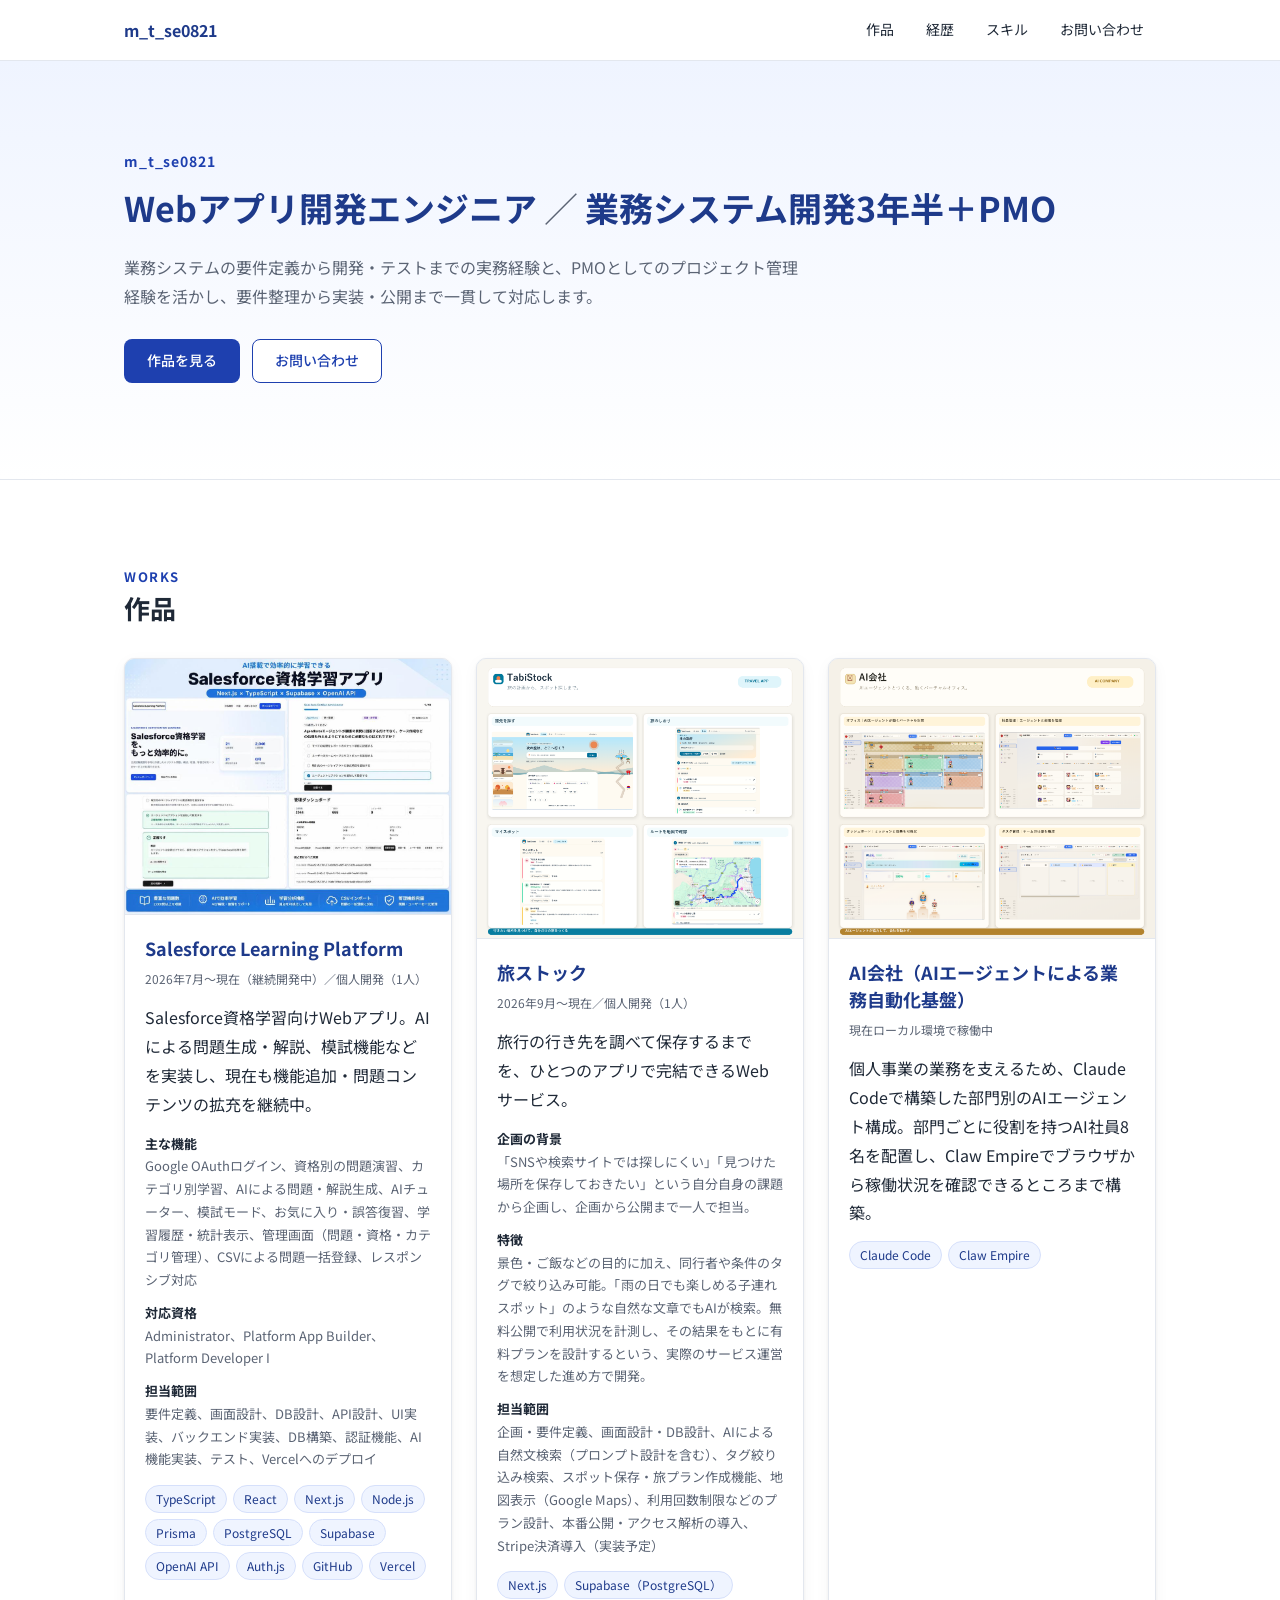
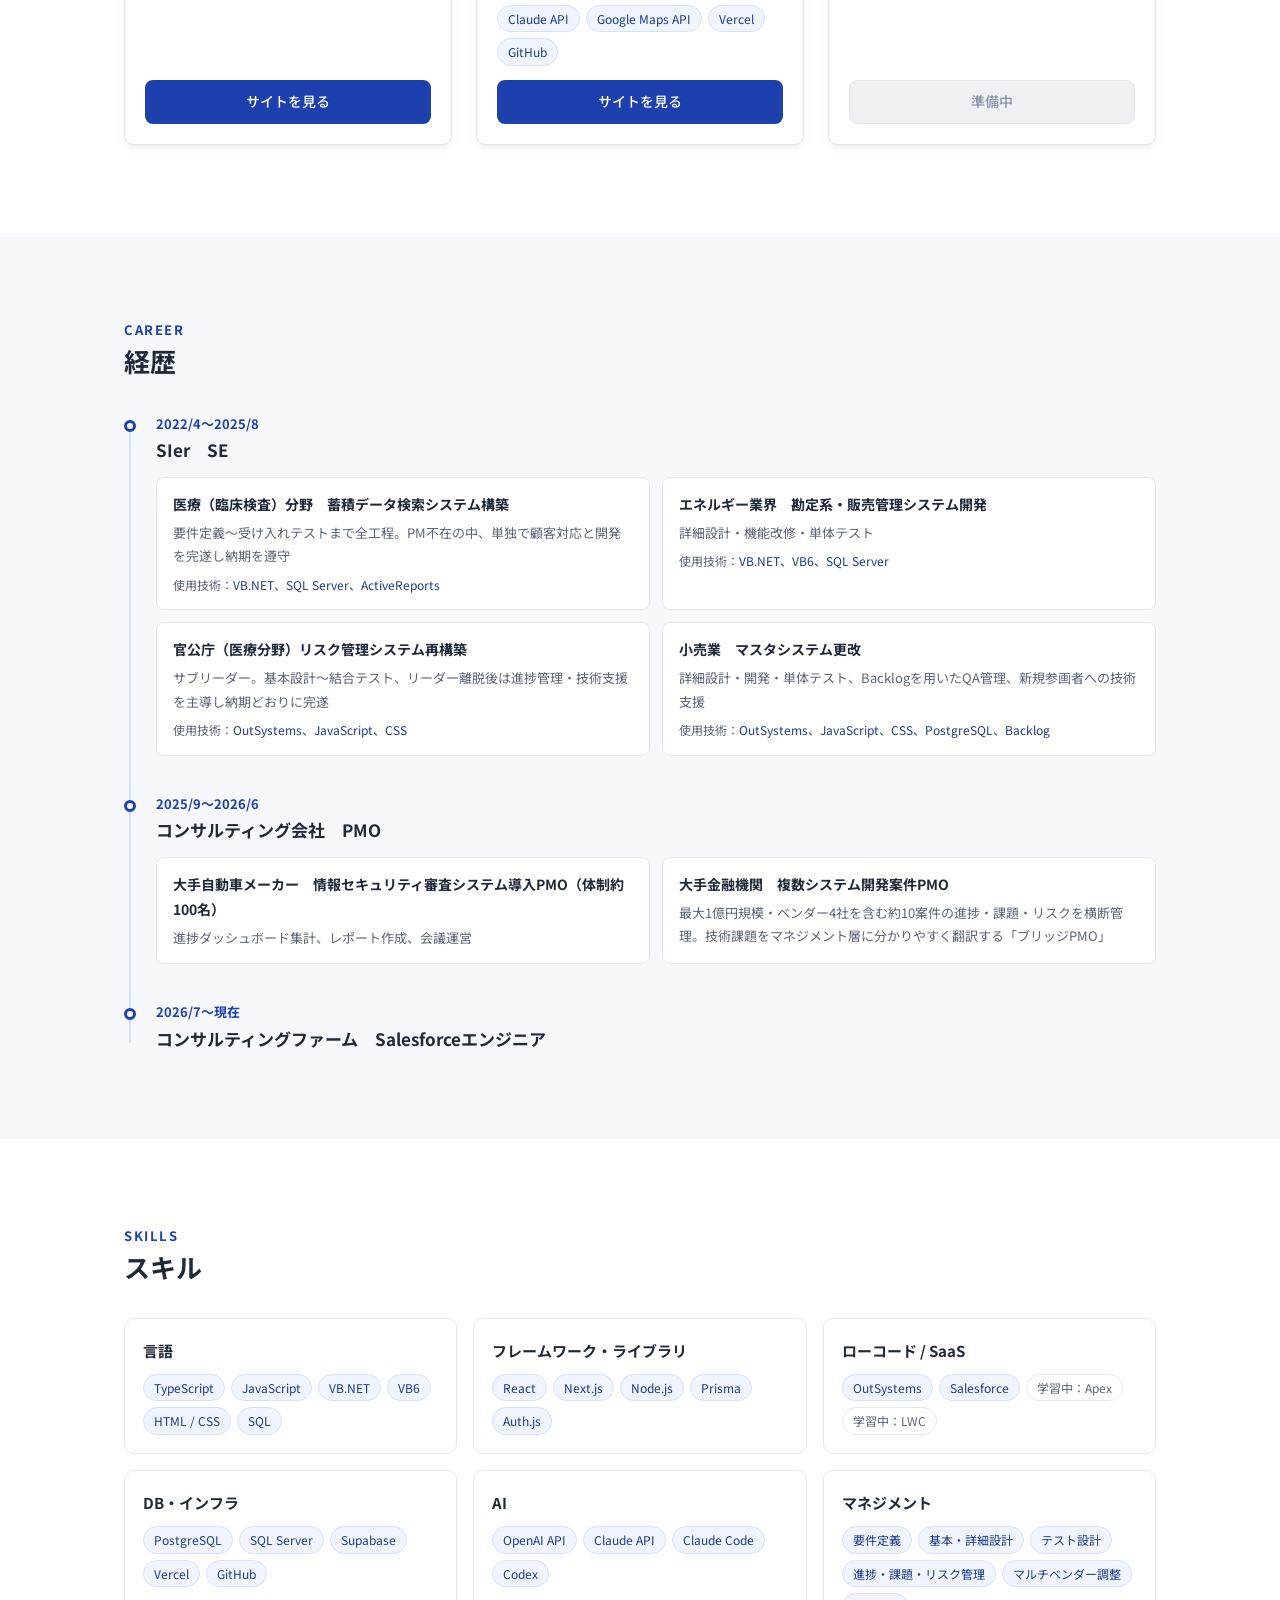
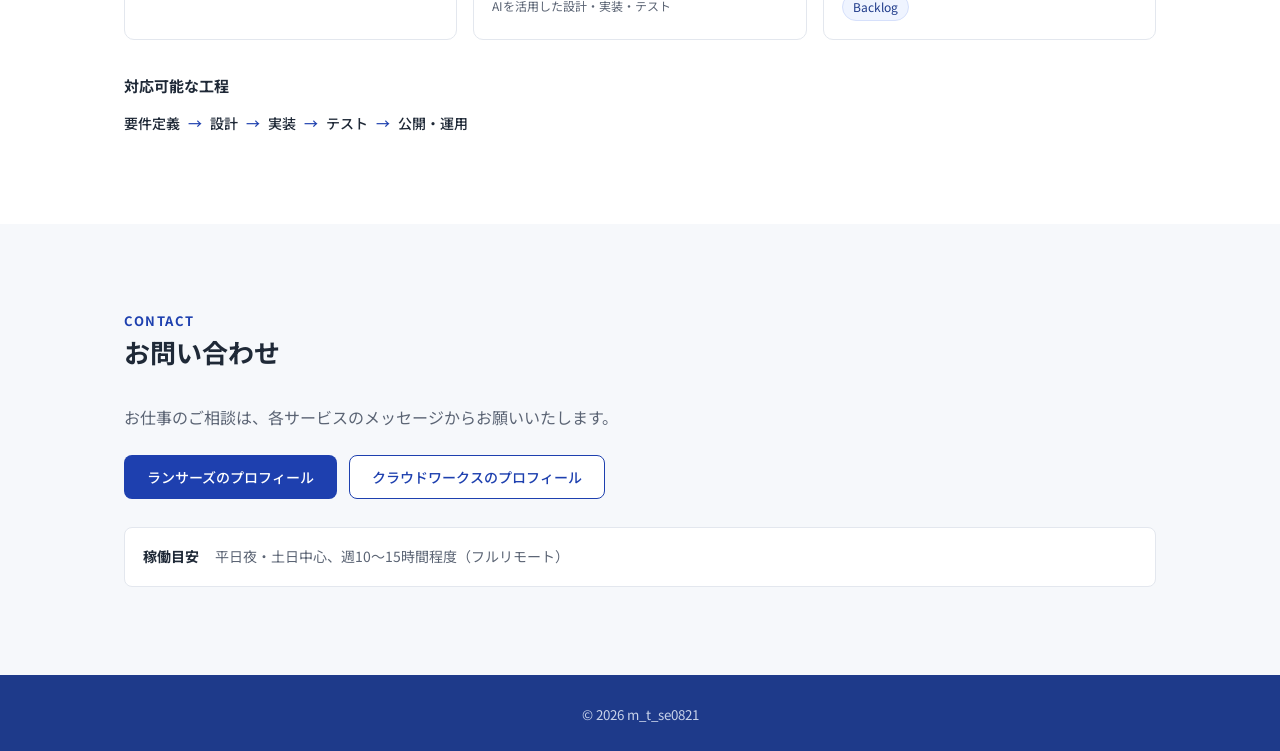
==== index.html @ cf266c43 "ポートフォリオサイトを作成" ====
<!DOCTYPE html>
<html lang="ja">
<head>
  <meta charset="UTF-8">
  <meta name="viewport" content="width=device-width, initial-scale=1">
  <title>m_t_se0821 | Webアプリ開発エンジニア ポートフォリオ</title>
  <meta name="description" content="業務システム開発3年半＋PMO経験のWebアプリ開発エンジニア m_t_se0821 のポートフォリオ。要件整理から実装・公開まで一貫して対応します。">

  <!-- OGP ※公開後、og:url と og:image を公開URL（https://〜）の絶対パスに差し替える -->
  <meta property="og:type" content="website">
  <meta property="og:title" content="m_t_se0821 | Webアプリ開発エンジニア ポートフォリオ">
  <meta property="og:description" content="業務システム開発3年半＋PMO経験のWebアプリ開発エンジニア。要件整理から実装・公開まで一貫して対応します。">
  <meta property="og:url" content="https://example.vercel.app/">
  <meta property="og:image" content="https://example.vercel.app/images/ogp.png">
  <meta property="og:locale" content="ja_JP">
  <meta name="twitter:card" content="summary_large_image">

  <link rel="icon" href="favicon.svg" type="image/svg+xml">

  <link rel="preconnect" href="https://fonts.googleapis.com">
  <link rel="preconnect" href="https://fonts.gstatic.com" crossorigin>
  <link href="https://fonts.googleapis.com/css2?family=Noto+Sans+JP:wght@400;500;700&display=swap" rel="stylesheet">
  <link rel="stylesheet" href="css/style.css">
  <script src="js/main.js" defer></script>
</head>
<body>

  <!-- ===== ヘッダー ===== -->
  <header class="site-header">
    <div class="container header-inner">
      <a href="#top" class="logo">m_t_se0821</a>
      <nav class="nav" aria-label="ページ内ナビゲーション">
        <a href="#works">作品</a>
        <a href="#career">経歴</a>
        <a href="#skills">スキル</a>
        <a href="#contact">お問い合わせ</a>
      </nav>
    </div>
  </header>

  <main id="top">

    <!-- ===== ファーストビュー ===== -->
    <section class="hero">
      <div class="container">
        <p class="hero-name">m_t_se0821</p>
        <h1 class="hero-title">Webアプリ開発エンジニア<span class="sep">／</span><br class="sp-only">業務システム開発3年半＋PMO</h1>
        <p class="hero-lead">業務システムの要件定義から開発・テストまでの実務経験と、PMOとしてのプロジェクト管理経験を活かし、要件整理から実装・公開まで一貫して対応します。</p>
        <div class="hero-actions">
          <a href="#works" class="btn btn-primary">作品を見る</a>
          <a href="#contact" class="btn btn-outline">お問い合わせ</a>
        </div>
      </div>
    </section>

    <!-- ===== 作品 ===== -->
    <section id="works" class="section">
      <div class="container">
        <h2 class="section-title"><span class="en">Works</span>作品</h2>

        <div class="works-grid">

          <!-- 作品1：Salesforce Learning Platform -->
          <article class="work-card">
            <!-- スクショ：images/salesforce-learning.png を配置する -->
            <div class="work-thumb">
              <img src="images/salesforce-learning.png" alt="Salesforce Learning Platform の画面" loading="lazy" width="1200" height="750">
            </div>
            <div class="work-body">
              <h3 class="work-title">Salesforce Learning Platform</h3>
              <p class="work-meta">2026年7月〜現在（継続開発中）／個人開発（1人）</p>
              <p class="work-desc">Salesforce資格学習向けWebアプリ。AIによる問題生成・解説、模試機能などを実装し、現在も機能追加・問題コンテンツの拡充を継続中。</p>

              <dl class="work-detail">
                <dt>主な機能</dt>
                <dd>Google OAuthログイン、資格別の問題演習、カテゴリ別学習、AIによる問題・解説生成、AIチューター、模試モード、お気に入り・誤答復習、学習履歴・統計表示、管理画面（問題・資格・カテゴリ管理）、CSVによる問題一括登録、レスポンシブ対応</dd>
                <dt>対応資格</dt>
                <dd>Administrator、Platform App Builder、Platform Developer I</dd>
                <dt>担当範囲</dt>
                <dd>要件定義、画面設計、DB設計、API設計、UI実装、バックエンド実装、DB構築、認証機能、AI機能実装、テスト、Vercelへのデプロイ</dd>
              </dl>

              <ul class="tags" aria-label="使用技術">
                <li>TypeScript</li><li>React</li><li>Next.js</li><li>Node.js</li><li>Prisma</li><li>PostgreSQL</li><li>Supabase</li><li>OpenAI API</li><li>Auth.js</li><li>GitHub</li><li>Vercel</li>
              </ul>

              <a href="https://salesforce-learning-app.vercel.app/" class="btn btn-primary btn-block" target="_blank" rel="noopener noreferrer">サイトを見る</a>
            </div>
          </article>

          <!-- 作品2：旅ストック -->
          <article class="work-card">
            <!-- スクショ：images/tabistock.png を配置する -->
            <div class="work-thumb">
              <img src="images/tabistock.png" alt="旅ストックの画面" loading="lazy" width="1200" height="750">
            </div>
            <div class="work-body">
              <h3 class="work-title">旅ストック</h3>
              <p class="work-meta">2026年9月〜現在／個人開発（1人）</p>
              <p class="work-desc">旅行の行き先を調べて保存するまでを、ひとつのアプリで完結できるWebサービス。</p>

              <dl class="work-detail">
                <dt>企画の背景</dt>
                <dd>「SNSや検索サイトでは探しにくい」「見つけた場所を保存しておきたい」という自分自身の課題から企画し、企画から公開まで一人で担当。</dd>
                <dt>特徴</dt>
                <dd>景色・ご飯などの目的に加え、同行者や条件のタグで絞り込み可能。「雨の日でも楽しめる子連れスポット」のような自然な文章でもAIが検索。無料公開で利用状況を計測し、その結果をもとに有料プランを設計するという、実際のサービス運営を想定した進め方で開発。</dd>
                <dt>担当範囲</dt>
                <dd>企画・要件定義、画面設計・DB設計、AIによる自然文検索（プロンプト設計を含む）、タグ絞り込み検索、スポット保存・旅プラン作成機能、地図表示（Google Maps）、利用回数制限などのプラン設計、本番公開・アクセス解析の導入、Stripe決済導入（実装予定）</dd>
              </dl>

              <ul class="tags" aria-label="使用技術">
                <li>Next.js</li><li>Supabase（PostgreSQL）</li><li>Claude API</li><li>Google Maps API</li><li>Vercel</li><li>GitHub</li>
              </ul>

              <a href="https://tabistock-three.vercel.app/" class="btn btn-primary btn-block" target="_blank" rel="noopener noreferrer">サイトを見る</a>
            </div>
          </article>

          <!-- ============================================================
               ★作品3：AI会社 ここから（本人が後で追記・修正する箇所）
               - 説明文・担当範囲・使用技術は必要に応じて書き換える
               - スクショは images/ai-company.png を配置
               - 公開URLができたら、下の「準備中」ボタンを
                 <a href="公開URL" class="btn btn-primary btn-block" target="_blank" rel="noopener noreferrer">サイトを見る</a>
                 に差し替える
               ============================================================ -->
          <article class="work-card">
            <div class="work-thumb">
              <img src="images/ai-company.png" alt="AI会社（AIエージェントによる業務自動化基盤）の稼働画面" loading="lazy" width="1200" height="750">
            </div>
            <div class="work-body">
              <h3 class="work-title">AI会社（AIエージェントによる業務自動化基盤）</h3>
              <p class="work-meta">現在ローカル環境で稼働中</p>
              <p class="work-desc">個人事業の業務を支えるため、Claude Codeで構築した部門別のAIエージェント構成。部門ごとに役割を持つAI社員8名を配置し、Claw Empireでブラウザから稼働状況を確認できるところまで構築。</p>

              <ul class="tags" aria-label="使用技術">
                <li>Claude Code</li><li>Claw Empire</li>
              </ul>

              <span class="btn btn-disabled btn-block" aria-disabled="true">準備中</span>
            </div>
          </article>
          <!-- ★作品3：AI会社 ここまで -->

        </div>
      </div>
    </section>

    <!-- ===== 経歴 ===== -->
    <section id="career" class="section section-alt">
      <div class="container">
        <h2 class="section-title"><span class="en">Career</span>経歴</h2>

        <ol class="timeline">
          <li class="timeline-item">
            <p class="timeline-period">2022/4〜2025/8</p>
            <h3 class="timeline-role">SIer　SE</h3>
            <ul class="timeline-projects">
              <li>
                <p class="project-name">医療（臨床検査）分野　蓄積データ検索システム構築</p>
                <p>要件定義〜受け入れテストまで全工程。PM不在の中、単独で顧客対応と開発を完遂し納期を遵守</p>
                <p class="project-tech">VB.NET、SQL Server、ActiveReports</p>
              </li>
              <li>
                <p class="project-name">エネルギー業界　勘定系・販売管理システム開発</p>
                <p>詳細設計・機能改修・単体テスト</p>
                <p class="project-tech">VB.NET、VB6、SQL Server</p>
              </li>
              <li>
                <p class="project-name">官公庁（医療分野）リスク管理システム再構築</p>
                <p>サブリーダー。基本設計〜結合テスト、リーダー離脱後は進捗管理・技術支援を主導し納期どおりに完遂</p>
                <p class="project-tech">OutSystems、JavaScript、CSS</p>
              </li>
              <li>
                <p class="project-name">小売業　マスタシステム更改</p>
                <p>詳細設計・開発・単体テスト、Backlogを用いたQA管理、新規参画者への技術支援</p>
                <p class="project-tech">OutSystems、JavaScript、CSS、PostgreSQL、Backlog</p>
              </li>
            </ul>
          </li>

          <li class="timeline-item">
            <p class="timeline-period">2025/9〜2026/6</p>
            <h3 class="timeline-role">コンサルティング会社　PMO</h3>
            <ul class="timeline-projects">
              <li>
                <p class="project-name">大手自動車メーカー　情報セキュリティ審査システム導入PMO（体制約100名）</p>
                <p>進捗ダッシュボード集計、レポート作成、会議運営</p>
              </li>
              <li>
                <p class="project-name">大手金融機関　複数システム開発案件PMO</p>
                <p>最大1億円規模・ベンダー4社を含む約10案件の進捗・課題・リスクを横断管理。技術課題をマネジメント層に分かりやすく翻訳する「ブリッジPMO」</p>
              </li>
            </ul>
          </li>

          <li class="timeline-item">
            <p class="timeline-period">2026/7〜現在</p>
            <h3 class="timeline-role">コンサルティングファーム　Salesforceエンジニア</h3>
          </li>
        </ol>
      </div>
    </section>

    <!-- ===== スキル ===== -->
    <section id="skills" class="section">
      <div class="container">
        <h2 class="section-title"><span class="en">Skills</span>スキル</h2>

        <div class="skills-grid">
          <div class="skill-group">
            <h3>言語</h3>
            <ul class="tags">
              <li>TypeScript</li><li>JavaScript</li><li>VB.NET</li><li>VB6</li><li>HTML / CSS</li><li>SQL</li>
            </ul>
          </div>
          <div class="skill-group">
            <h3>フレームワーク・ライブラリ</h3>
            <ul class="tags">
              <li>React</li><li>Next.js</li><li>Node.js</li><li>Prisma</li><li>Auth.js</li>
            </ul>
          </div>
          <div class="skill-group">
            <h3>ローコード / SaaS</h3>
            <ul class="tags">
              <li>OutSystems</li><li>Salesforce</li><li class="tag-sub">学習中：Apex</li><li class="tag-sub">学習中：LWC</li>
            </ul>
          </div>
          <div class="skill-group">
            <h3>DB・インフラ</h3>
            <ul class="tags">
              <li>PostgreSQL</li><li>SQL Server</li><li>Supabase</li><li>Vercel</li><li>GitHub</li>
            </ul>
          </div>
          <div class="skill-group">
            <h3>AI</h3>
            <ul class="tags">
              <li>OpenAI API</li><li>Claude API</li><li>Claude Code</li><li>Codex</li>
            </ul>
            <p class="skill-note">AIを活用した設計・実装・テスト</p>
          </div>
          <div class="skill-group">
            <h3>マネジメント</h3>
            <ul class="tags">
              <li>要件定義</li><li>基本・詳細設計</li><li>テスト設計</li><li>進捗・課題・リスク管理</li><li>マルチベンダー調整</li><li>Backlog</li>
            </ul>
          </div>
        </div>

        <div class="process">
          <h3>対応可能な工程</h3>
          <ol class="process-flow">
            <li>要件定義</li><li>設計</li><li>実装</li><li>テスト</li><li>公開・運用</li>
          </ol>
        </div>
      </div>
    </section>

    <!-- ===== お問い合わせ ===== -->
    <section id="contact" class="section section-alt">
      <div class="container contact">
        <h2 class="section-title"><span class="en">Contact</span>お問い合わせ</h2>
        <p class="contact-lead">お仕事のご相談は、各サービスのメッセージからお願いいたします。</p>

        <div class="contact-actions">
          <!-- ★ここにランサーズのプロフィールURLを入れる（href="#" を差し替え） -->
          <a href="#" class="btn btn-primary" target="_blank" rel="noopener noreferrer">ランサーズのプロフィール</a>
          <!-- ★ここにクラウドワークスのプロフィールURLを入れる（href="#" を差し替え） -->
          <a href="#" class="btn btn-outline" target="_blank" rel="noopener noreferrer">クラウドワークスのプロフィール</a>
        </div>

        <dl class="availability">
          <dt>稼働目安</dt>
          <dd>平日夜・土日中心、週10〜15時間程度（フルリモート）</dd>
        </dl>
      </div>
    </section>

  </main>

  <footer class="site-footer">
    <div class="container">
      <small>&copy; 2026 m_t_se0821</small>
    </div>
  </footer>

</body>
</html>
---- css/style.css ----
/* =========================================================
   m_t_se0821 portfolio
   白ベース＋紺〜青系のアクセント1色 / スマホファースト
   ========================================================= */

:root {
  --color-accent: #1e40af;
  --color-accent-dark: #1e3a8a;
  --color-accent-soft: #eff4ff;
  --color-text: #1f2937;
  --color-text-sub: #5b6474;
  --color-border: #e3e7ee;
  --color-bg: #ffffff;
  --color-bg-alt: #f6f8fb;
  --radius: 10px;
  --shadow: 0 1px 3px rgba(15, 23, 42, 0.06), 0 4px 16px rgba(15, 23, 42, 0.04);
  --shadow-hover: 0 2px 6px rgba(15, 23, 42, 0.08), 0 10px 28px rgba(15, 23, 42, 0.08);
  --header-h: 60px;
}

*,
*::before,
*::after {
  box-sizing: border-box;
}

html {
  scroll-behavior: smooth;
  scroll-padding-top: var(--header-h);
  -webkit-text-size-adjust: 100%;
}

body {
  margin: 0;
  font-family: "Noto Sans JP", "Hiragino Kaku Gothic ProN", "Hiragino Sans", Meiryo, sans-serif;
  font-size: 15px;
  line-height: 1.8;
  color: var(--color-text);
  background: var(--color-bg);
  overflow-wrap: anywhere;
}

h1, h2, h3, p, ul, ol, dl, dd {
  margin: 0;
}

ul, ol {
  padding: 0;
  list-style: none;
}

img {
  display: block;
  max-width: 100%;
  height: auto;
}

a {
  color: var(--color-accent);
}

.container {
  width: 100%;
  max-width: 1080px;
  margin: 0 auto;
  padding: 0 16px;
}

.sp-only {
  display: inline;
}

/* ---------- ヘッダー ---------- */
.site-header {
  position: sticky;
  top: 0;
  z-index: 10;
  background: rgba(255, 255, 255, 0.95);
  border-bottom: 1px solid var(--color-border);
  backdrop-filter: blur(6px);
}

.header-inner {
  display: flex;
  align-items: center;
  justify-content: space-between;
  gap: 12px;
  min-height: var(--header-h);
}

.logo {
  font-weight: 700;
  font-size: 16px;
  color: var(--color-accent-dark);
  text-decoration: none;
  white-space: nowrap;
}

.nav {
  display: flex;
  gap: 4px;
  overflow-x: auto;
  scrollbar-width: none;
}

.nav::-webkit-scrollbar {
  display: none;
}

.nav a {
  padding: 6px 8px;
  font-size: 13px;
  color: var(--color-text);
  text-decoration: none;
  white-space: nowrap;
  border-radius: 6px;
  transition: background-color 0.2s, color 0.2s;
}

.nav a:hover {
  color: var(--color-accent);
  background: var(--color-accent-soft);
}

/* ---------- ボタン ---------- */
.btn {
  display: inline-flex;
  align-items: center;
  justify-content: center;
  min-height: 44px;
  padding: 10px 22px;
  font-size: 14px;
  font-weight: 500;
  line-height: 1.4;
  text-align: center;
  text-decoration: none;
  border: 1px solid transparent;
  border-radius: 8px;
  transition: background-color 0.2s, color 0.2s, border-color 0.2s;
}

.btn-primary {
  color: #fff;
  background: var(--color-accent);
}

.btn-primary:hover {
  background: var(--color-accent-dark);
}

.btn-outline {
  color: var(--color-accent);
  background: #fff;
  border-color: var(--color-accent);
}

.btn-outline:hover {
  background: var(--color-accent-soft);
}

.btn-disabled {
  color: #8a93a3;
  background: #eef0f4;
  border-color: var(--color-border);
  cursor: not-allowed;
}

.btn-block {
  display: flex;
  width: 100%;
}

/* ---------- ファーストビュー ---------- */
.hero {
  padding: 56px 0 64px;
  background: linear-gradient(180deg, var(--color-accent-soft) 0%, #fff 100%);
  border-bottom: 1px solid var(--color-border);
}

.hero-name {
  font-size: 14px;
  font-weight: 700;
  letter-spacing: 0.06em;
  color: var(--color-accent);
}

.hero-title {
  margin-top: 8px;
  font-size: 24px;
  line-height: 1.5;
  color: var(--color-accent-dark);
}

.hero-title .sep {
  margin: 0 0.2em;
  color: var(--color-text-sub);
  font-weight: 400;
}

.hero-lead {
  max-width: 680px;
  margin-top: 20px;
  color: var(--color-text-sub);
}

.hero-actions {
  display: flex;
  flex-wrap: wrap;
  gap: 12px;
  margin-top: 28px;
}

/* ---------- セクション共通 ---------- */
.section {
  padding: 64px 0;
}

.section-alt {
  background: var(--color-bg-alt);
}

.section-title {
  margin-bottom: 32px;
  font-size: 22px;
  line-height: 1.4;
}

.section-title .en {
  display: block;
  margin-bottom: 4px;
  font-size: 13px;
  font-weight: 700;
  letter-spacing: 0.12em;
  text-transform: uppercase;
  color: var(--color-accent);
}

/* ---------- タグ ---------- */
.tags {
  display: flex;
  flex-wrap: wrap;
  gap: 6px;
}

.tags li {
  padding: 2px 10px;
  font-size: 12px;
  line-height: 1.8;
  color: var(--color-accent-dark);
  background: var(--color-accent-soft);
  border: 1px solid #d6e0fb;
  border-radius: 999px;
}

.tags .tag-sub {
  color: var(--color-text-sub);
  background: #fff;
  border-color: var(--color-border);
}

/* ---------- 作品 ---------- */
.works-grid {
  display: grid;
  gap: 24px;
}

.work-card {
  display: flex;
  flex-direction: column;
  overflow: hidden;
  background: #fff;
  border: 1px solid var(--color-border);
  border-radius: var(--radius);
  box-shadow: var(--shadow);
  transition: box-shadow 0.2s, transform 0.2s;
}

.work-card:hover {
  box-shadow: var(--shadow-hover);
  transform: translateY(-2px);
}

/* 画像が未配置でも枠の比率を保つ（16:10） */
.work-thumb {
  position: relative;
  aspect-ratio: 16 / 10;
  background: #e9edf4;
  border-bottom: 1px solid var(--color-border);
}

.work-thumb::before {
  content: "スクリーンショット準備中";
  position: absolute;
  inset: 0;
  display: flex;
  align-items: center;
  justify-content: center;
  font-size: 13px;
  color: #8a93a3;
}

.work-thumb img {
  position: relative;
  width: 100%;
  height: 100%;
  object-fit: cover;
  object-position: top;
  background: #e9edf4;
}

/* 読み込みに失敗した画像は隠して、下のダミー枠を見せる（js/main.js で付与） */
.work-thumb img.is-missing {
  visibility: hidden;
}

.work-body {
  display: flex;
  flex: 1;
  flex-direction: column;
  gap: 14px;
  padding: 20px;
}

.work-title {
  font-size: 18px;
  line-height: 1.5;
  color: var(--color-accent-dark);
}

.work-meta {
  margin-top: -8px;
  font-size: 12px;
  color: var(--color-text-sub);
}

.work-detail {
  font-size: 13px;
  line-height: 1.75;
}

.work-detail dt {
  margin-top: 10px;
  font-weight: 700;
  color: var(--color-text);
}

.work-detail dt:first-child {
  margin-top: 0;
}

.work-detail dd {
  color: var(--color-text-sub);
}

.work-body .btn-block {
  margin-top: auto;
}

/* ---------- 経歴（タイムライン） ---------- */
.timeline {
  position: relative;
  padding-left: 24px;
}

.timeline::before {
  content: "";
  position: absolute;
  top: 8px;
  bottom: 8px;
  left: 5px;
  width: 2px;
  background: #d6e0fb;
}

.timeline-item {
  position: relative;
  padding-bottom: 36px;
}

.timeline-item:last-child {
  padding-bottom: 0;
}

.timeline-item::before {
  content: "";
  position: absolute;
  top: 8px;
  left: -24px;
  width: 12px;
  height: 12px;
  background: #fff;
  border: 3px solid var(--color-accent);
  border-radius: 50%;
}

.timeline-period {
  font-size: 13px;
  font-weight: 700;
  color: var(--color-accent);
}

.timeline-role {
  margin-top: 2px;
  font-size: 17px;
  line-height: 1.5;
}

.timeline-projects {
  display: grid;
  gap: 12px;
  margin-top: 14px;
}

.timeline-projects li {
  padding: 14px 16px;
  font-size: 13px;
  color: var(--color-text-sub);
  background: #fff;
  border: 1px solid var(--color-border);
  border-radius: 8px;
}

.project-name {
  margin-bottom: 4px;
  font-size: 14px;
  font-weight: 700;
  color: var(--color-text);
}

.project-tech {
  margin-top: 6px;
  font-size: 12px;
  color: var(--color-accent-dark);
}

.project-tech::before {
  content: "使用技術：";
  color: var(--color-text-sub);
}

/* ---------- スキル ---------- */
.skills-grid {
  display: grid;
  gap: 16px;
}

.skill-group {
  padding: 18px;
  border: 1px solid var(--color-border);
  border-radius: var(--radius);
}

.skill-group h3 {
  margin-bottom: 10px;
  font-size: 15px;
}

.skill-note {
  margin-top: 8px;
  font-size: 12px;
  color: var(--color-text-sub);
}

.process {
  margin-top: 32px;
}

.process h3 {
  margin-bottom: 12px;
  font-size: 15px;
}

.process-flow {
  display: flex;
  flex-wrap: wrap;
  align-items: center;
  gap: 8px;
}

.process-flow li {
  display: flex;
  align-items: center;
  gap: 8px;
  font-size: 14px;
  font-weight: 500;
}

.process-flow li:not(:last-child)::after {
  content: "→";
  color: var(--color-accent);
}

.process-flow li {
  white-space: nowrap;
}

/* ---------- お問い合わせ ---------- */
.contact-lead {
  color: var(--color-text-sub);
}

.contact-actions {
  display: flex;
  flex-direction: column;
  gap: 12px;
  margin-top: 24px;
}

.availability {
  margin-top: 28px;
  padding: 16px 18px;
  font-size: 14px;
  background: #fff;
  border: 1px solid var(--color-border);
  border-radius: 8px;
}

.availability dt {
  font-weight: 700;
}

.availability dd {
  color: var(--color-text-sub);
}

/* ---------- フッター ---------- */
.site-footer {
  padding: 24px 0;
  text-align: center;
  color: #c9d3ea;
  background: var(--color-accent-dark);
}

/* =========================================================
   タブレット以上
   ========================================================= */
@media (min-width: 640px) {
  body {
    font-size: 16px;
  }

  .sp-only {
    display: none;
  }

  .nav {
    gap: 8px;
  }

  .nav a {
    padding: 6px 12px;
    font-size: 14px;
  }

  .hero {
    padding: 88px 0 96px;
  }

  .hero-title {
    font-size: 30px;
  }

  .section {
    padding: 88px 0;
  }

  .section-title {
    font-size: 26px;
  }

  .works-grid {
    grid-template-columns: repeat(2, 1fr);
  }

  .skills-grid {
    grid-template-columns: repeat(2, 1fr);
  }

  .contact-actions {
    flex-direction: row;
    flex-wrap: wrap;
  }

  .availability {
    display: flex;
    gap: 16px;
  }
}

/* =========================================================
   PC
   ========================================================= */
@media (min-width: 1024px) {
  .container {
    padding: 0 24px;
  }

  .hero-title {
    font-size: 34px;
  }

  .works-grid {
    grid-template-columns: repeat(3, 1fr);
  }

  .skills-grid {
    grid-template-columns: repeat(3, 1fr);
  }

  .timeline {
    padding-left: 32px;
  }

  .timeline-item::before {
    left: -32px;
  }

  .timeline-projects {
    grid-template-columns: repeat(2, 1fr);
  }
}

@media (prefers-reduced-motion: reduce) {
  html {
    scroll-behavior: auto;
  }

  .work-card,
  .work-card:hover {
    transition: none;
    transform: none;
  }
}
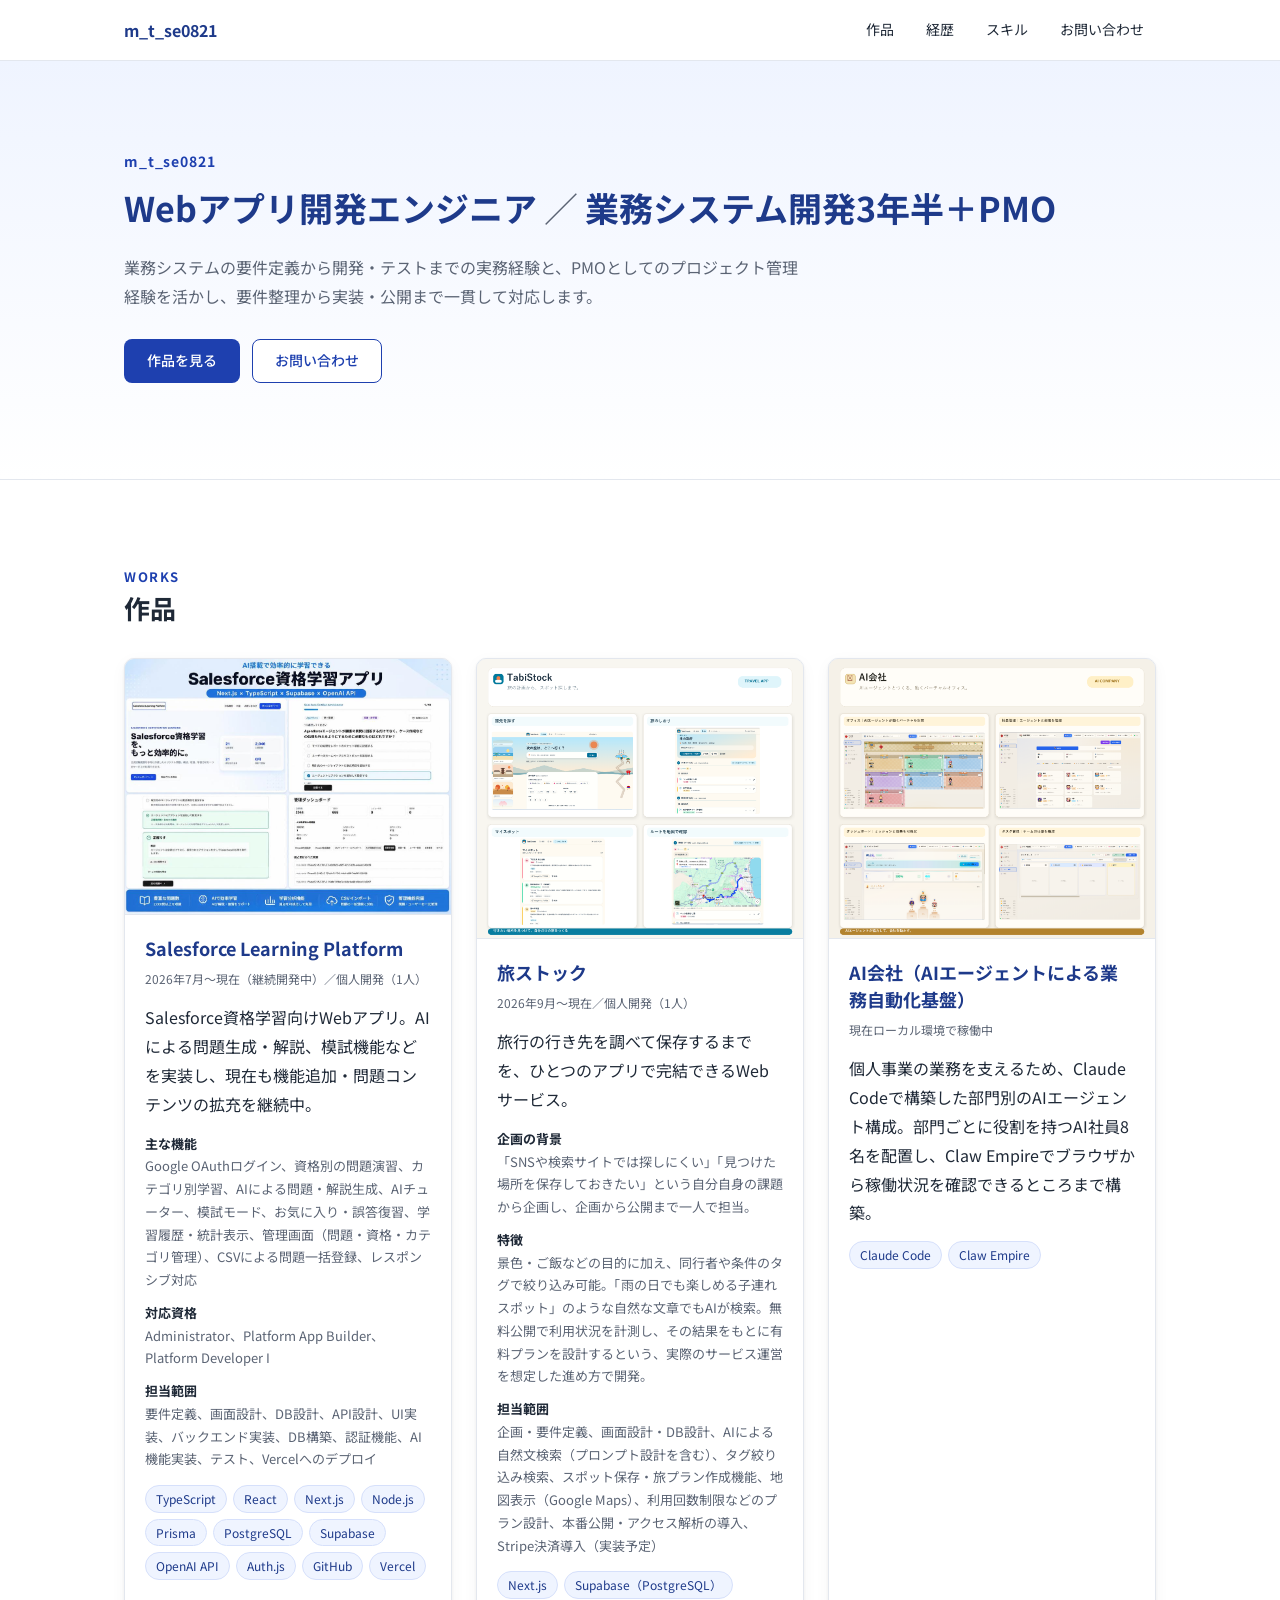
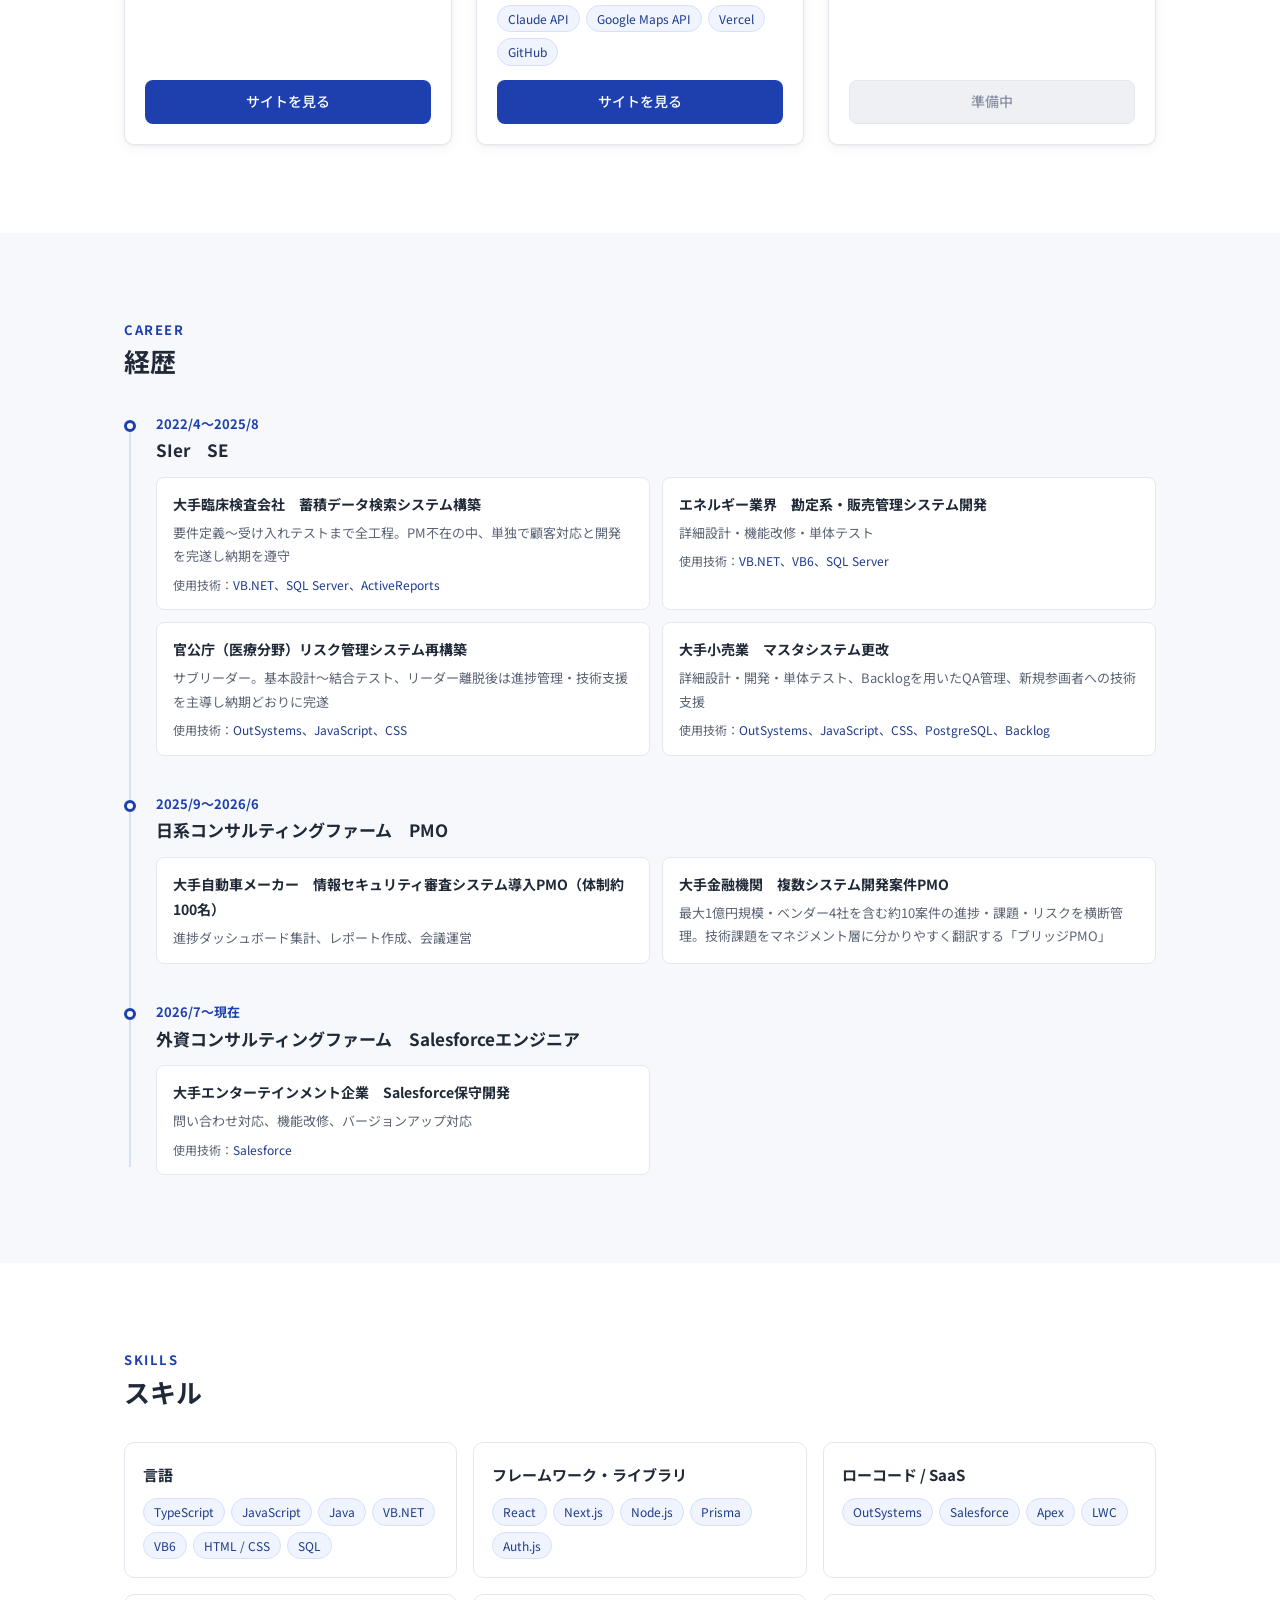
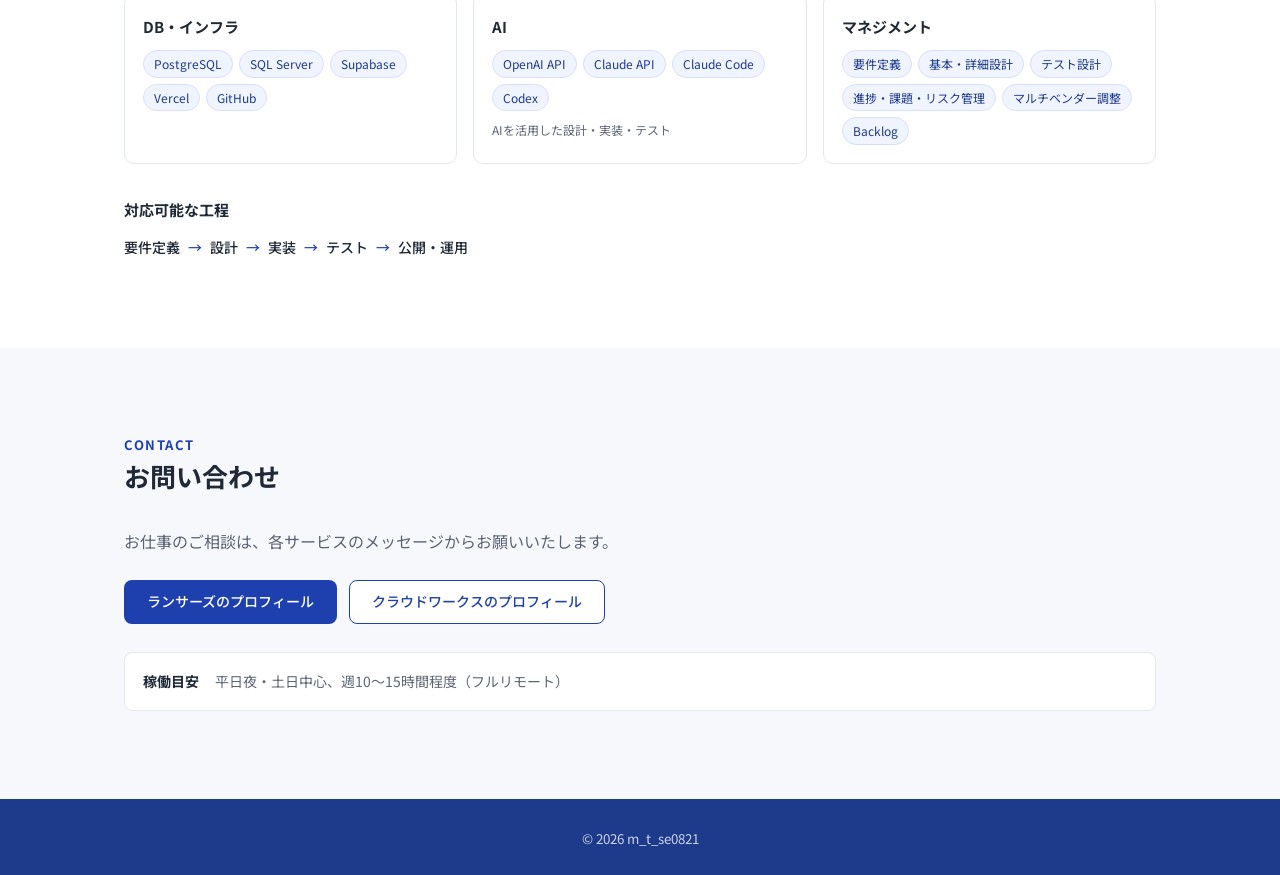
==== commit 521fc8ec: "経歴とスキルの表記を修正（大手・日系/外資の表記、Salesforce保守開発を追加、Javaを追加） Co-Authored-By: Claude Opus 5.5 <noreply@anthrop" ====
--- a/index.html
+++ b/index.html
@@ -157,7 +157,7 @@
             <h3 class="timeline-role">SIer　SE</h3>
             <ul class="timeline-projects">
               <li>
-                <p class="project-name">医療（臨床検査）分野　蓄積データ検索システム構築</p>
+                <p class="project-name">大手臨床検査会社　蓄積データ検索システム構築</p>
                 <p>要件定義〜受け入れテストまで全工程。PM不在の中、単独で顧客対応と開発を完遂し納期を遵守</p>
                 <p class="project-tech">VB.NET、SQL Server、ActiveReports</p>
               </li>
@@ -172,7 +172,7 @@
                 <p class="project-tech">OutSystems、JavaScript、CSS</p>
               </li>
               <li>
-                <p class="project-name">小売業　マスタシステム更改</p>
+                <p class="project-name">大手小売業　マスタシステム更改</p>
                 <p>詳細設計・開発・単体テスト、Backlogを用いたQA管理、新規参画者への技術支援</p>
                 <p class="project-tech">OutSystems、JavaScript、CSS、PostgreSQL、Backlog</p>
               </li>
@@ -181,7 +181,7 @@
 
           <li class="timeline-item">
             <p class="timeline-period">2025/9〜2026/6</p>
-            <h3 class="timeline-role">コンサルティング会社　PMO</h3>
+            <h3 class="timeline-role">日系コンサルティングファーム　PMO</h3>
             <ul class="timeline-projects">
               <li>
                 <p class="project-name">大手自動車メーカー　情報セキュリティ審査システム導入PMO（体制約100名）</p>
@@ -196,7 +196,14 @@
 
           <li class="timeline-item">
             <p class="timeline-period">2026/7〜現在</p>
-            <h3 class="timeline-role">コンサルティングファーム　Salesforceエンジニア</h3>
+            <h3 class="timeline-role">外資コンサルティングファーム　Salesforceエンジニア</h3>
+            <ul class="timeline-projects">
+              <li>
+                <p class="project-name">大手エンターテインメント企業　Salesforce保守開発</p>
+                <p>問い合わせ対応、機能改修、バージョンアップ対応</p>
+                <p class="project-tech">Salesforce</p>
+              </li>
+            </ul>
           </li>
         </ol>
       </div>
@@ -211,7 +218,7 @@
           <div class="skill-group">
             <h3>言語</h3>
             <ul class="tags">
-              <li>TypeScript</li><li>JavaScript</li><li>VB.NET</li><li>VB6</li><li>HTML / CSS</li><li>SQL</li>
+              <li>TypeScript</li><li>JavaScript</li><li>Java</li><li>VB.NET</li><li>VB6</li><li>HTML / CSS</li><li>SQL</li>
             </ul>
           </div>
           <div class="skill-group">
@@ -223,7 +230,7 @@
           <div class="skill-group">
             <h3>ローコード / SaaS</h3>
             <ul class="tags">
-              <li>OutSystems</li><li>Salesforce</li><li class="tag-sub">学習中：Apex</li><li class="tag-sub">学習中：LWC</li>
+              <li>OutSystems</li><li>Salesforce</li><li>Apex</li><li>LWC</li>
             </ul>
           </div>
           <div class="skill-group">
@@ -263,10 +270,10 @@
         <p class="contact-lead">お仕事のご相談は、各サービスのメッセージからお願いいたします。</p>
 
         <div class="contact-actions">
-          <!-- ★ここにランサーズのプロフィールURLを入れる（href="#" を差し替え） -->
-          <a href="#" class="btn btn-primary" target="_blank" rel="noopener noreferrer">ランサーズのプロフィール</a>
-          <!-- ★ここにクラウドワークスのプロフィールURLを入れる（href="#" を差し替え） -->
-          <a href="#" class="btn btn-outline" target="_blank" rel="noopener noreferrer">クラウドワークスのプロフィール</a>
+          <!-- ランサーズのプロフィールURL -->
+          <a href="https://www.lancers.jp/profile/m-t-0821" class="btn btn-primary" target="_blank" rel="noopener noreferrer">ランサーズのプロフィール</a>
+          <!-- クラウドワークスのプロフィールURL -->
+          <a href="https://crowdworks.jp/public/employees/4977319" class="btn btn-outline" target="_blank" rel="noopener noreferrer">クラウドワークスのプロフィール</a>
         </div>
 
         <dl class="availability">
--- a/css/style.css
+++ b/css/style.css
@@ -252,12 +252,6 @@
   border-radius: 999px;
 }
 
-.tags .tag-sub {
-  color: var(--color-text-sub);
-  background: #fff;
-  border-color: var(--color-border);
-}
-
 /* ---------- 作品 ---------- */
 .works-grid {
   display: grid;
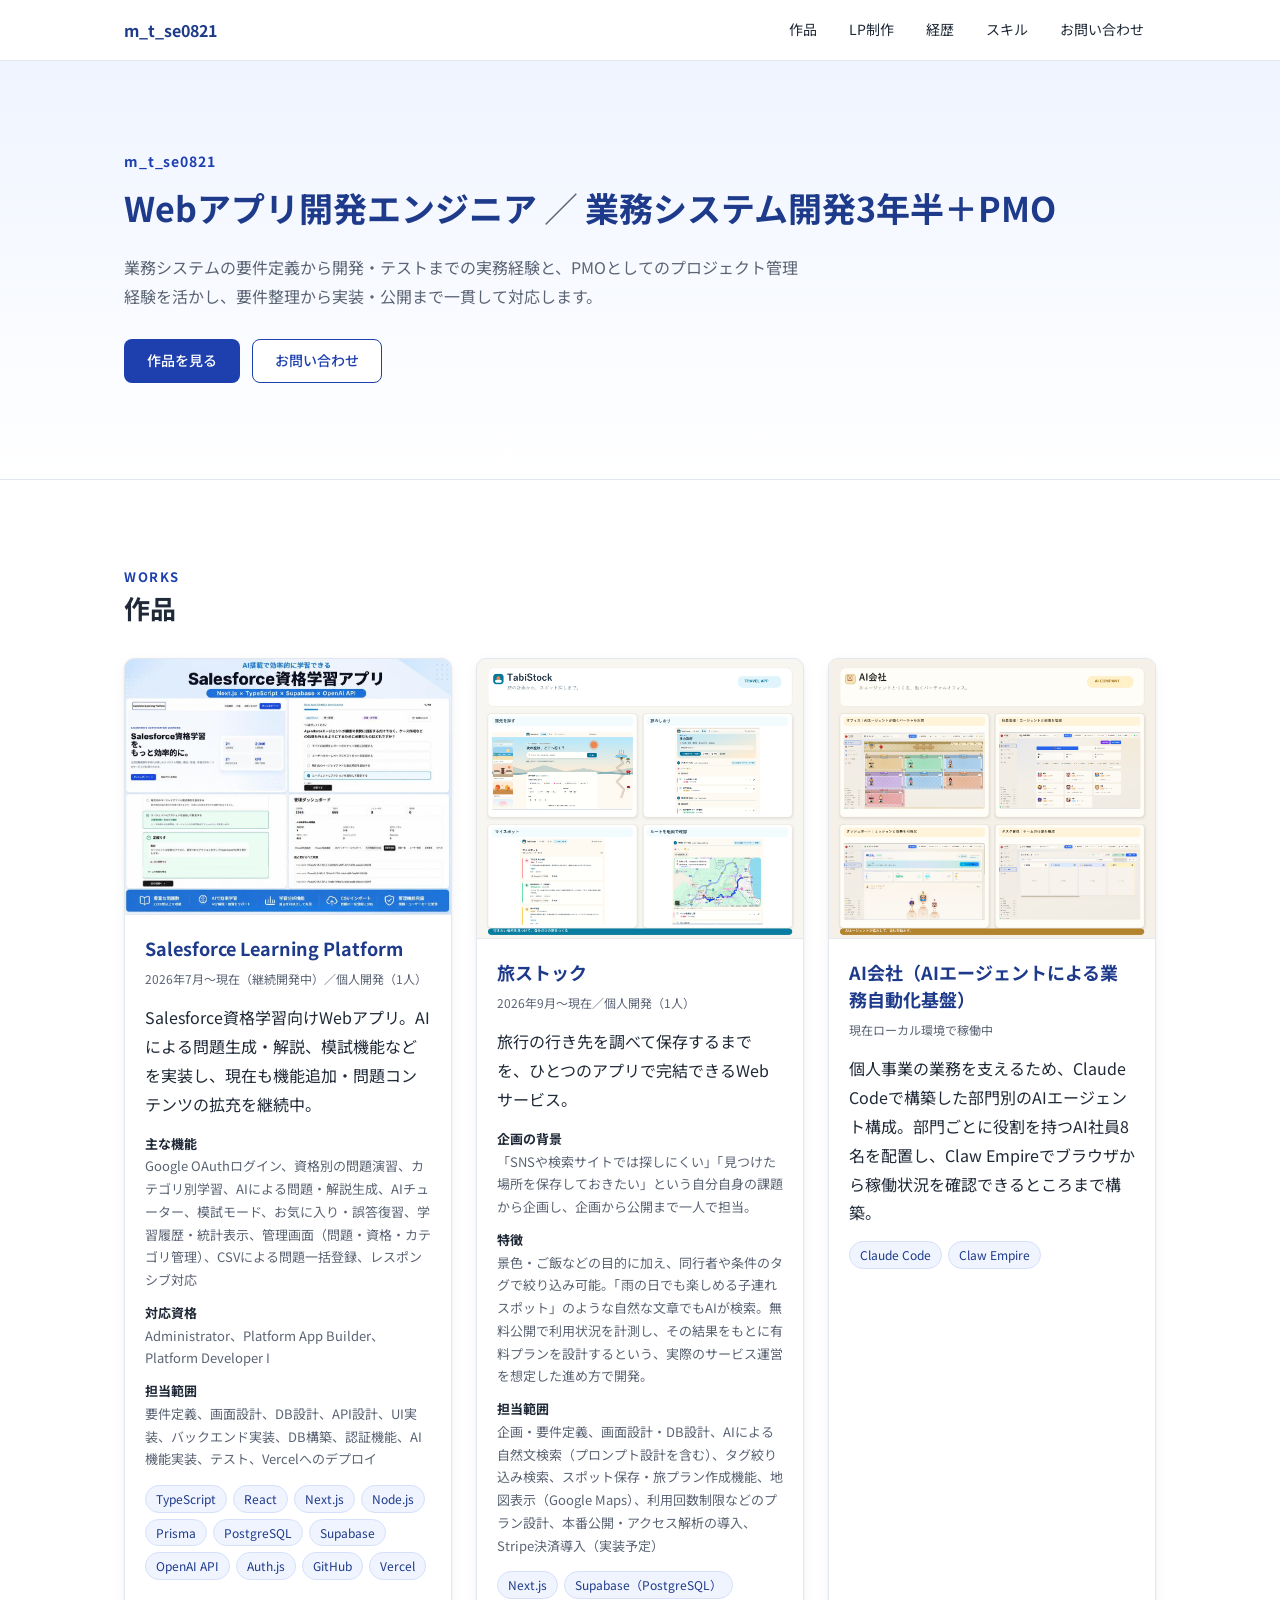
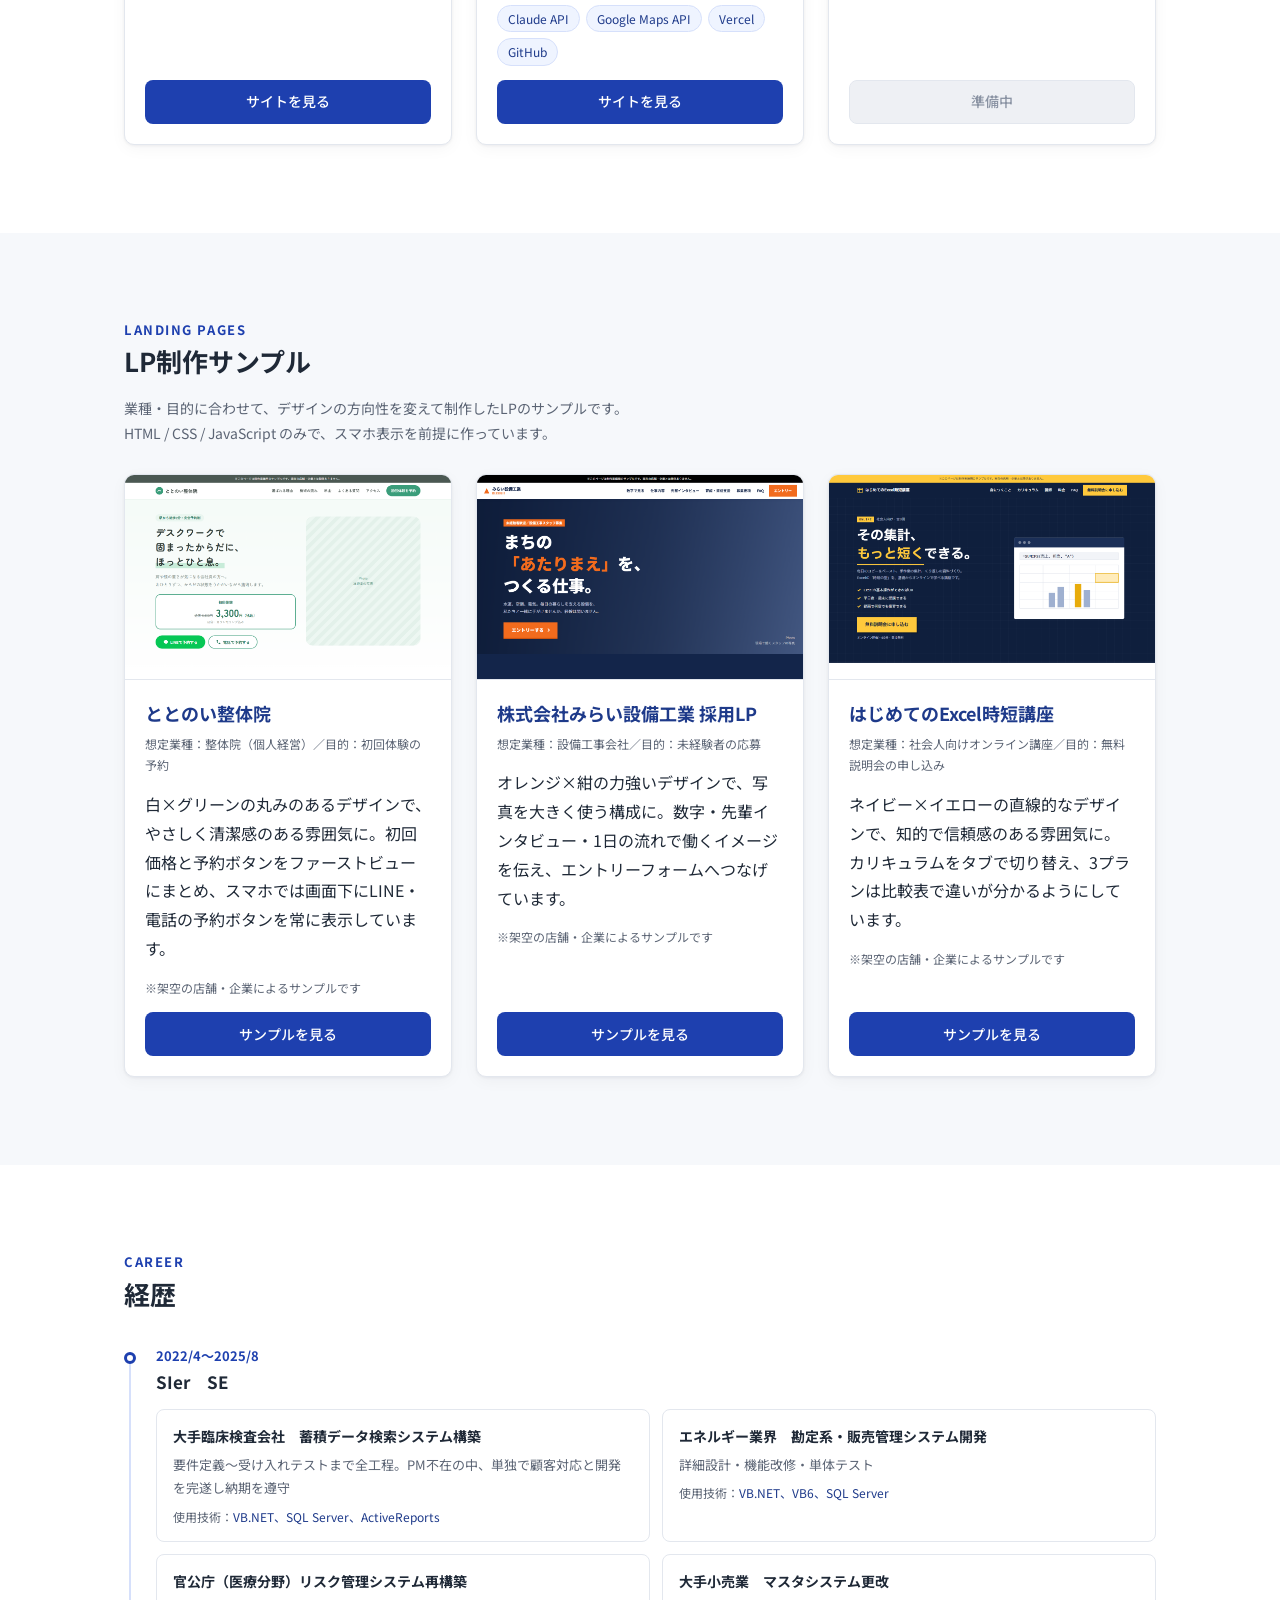
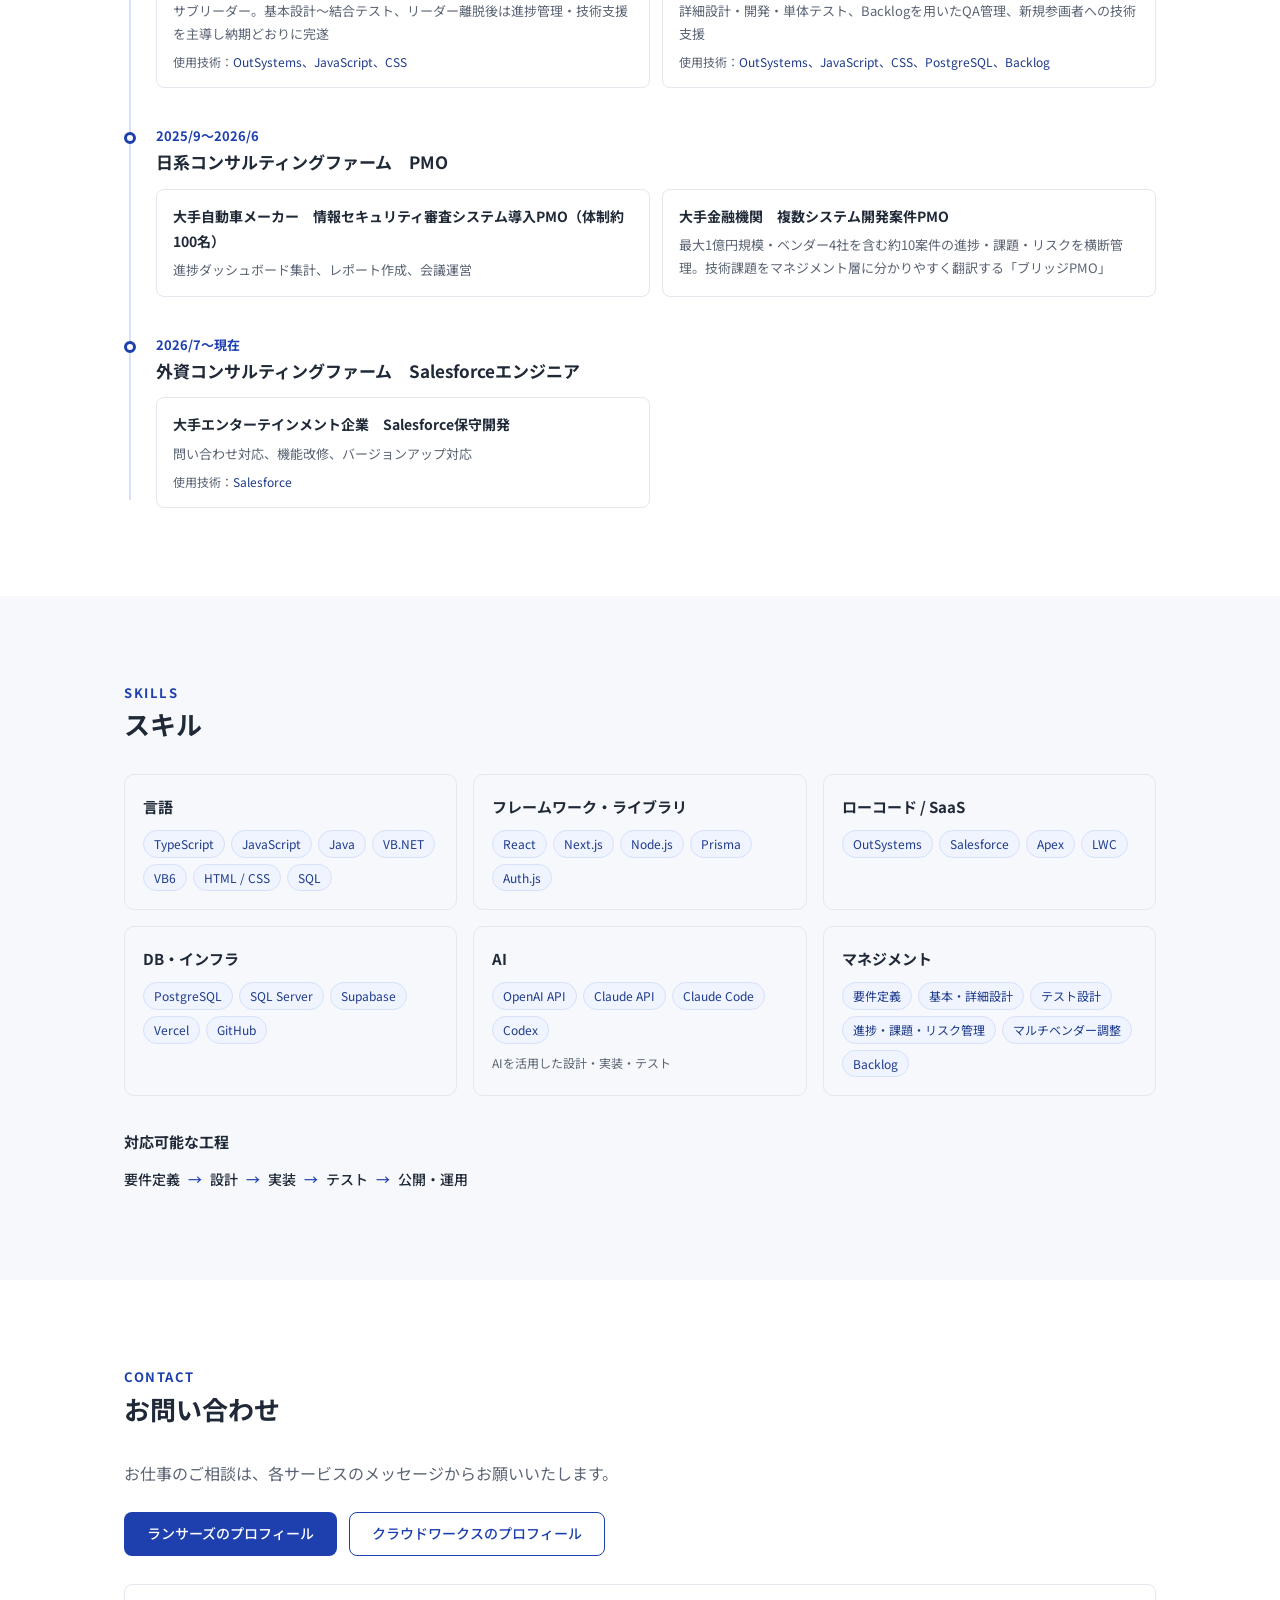
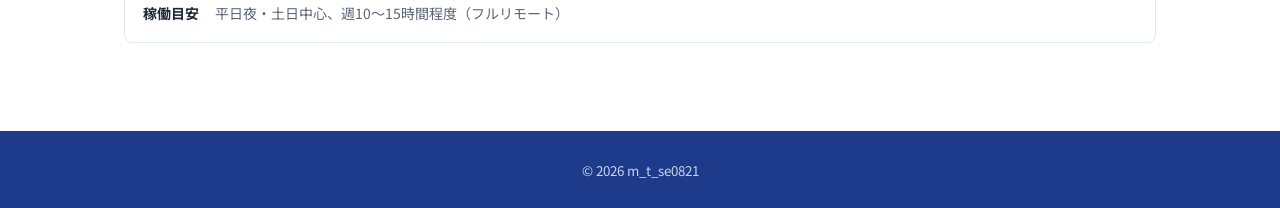
==== commit c996540c: "LP制作サンプルを3本追加" ====
--- a/index.html
+++ b/index.html
@@ -31,6 +31,7 @@
       <a href="#top" class="logo">m_t_se0821</a>
       <nav class="nav" aria-label="ページ内ナビゲーション">
         <a href="#works">作品</a>
+        <a href="#lp">LP制作</a>
         <a href="#career">経歴</a>
         <a href="#skills">スキル</a>
         <a href="#contact">お問い合わせ</a>
@@ -146,8 +147,59 @@
       </div>
     </section>
 
+    <!-- ===== LP制作サンプル ===== -->
+    <section id="lp" class="section section-alt">
+      <div class="container">
+        <h2 class="section-title"><span class="en">Landing Pages</span>LP制作サンプル</h2>
+        <p class="section-lead">業種・目的に合わせて、デザインの方向性を変えて制作したLPのサンプルです。<br class="sp-hide">HTML / CSS / JavaScript のみで、スマホ表示を前提に作っています。</p>
+
+        <div class="works-grid">
+
+          <article class="work-card">
+            <div class="work-thumb">
+              <img src="images/lp-seitai.png" alt="整体院LPサンプル「ととのい整体院」のファーストビュー" loading="lazy" width="1280" height="800">
+            </div>
+            <div class="work-body">
+              <h3 class="work-title">ととのい整体院</h3>
+              <p class="work-meta">想定業種：整体院（個人経営）／目的：初回体験の予約</p>
+              <p class="work-desc">白×グリーンの丸みのあるデザインで、やさしく清潔感のある雰囲気に。初回価格と予約ボタンをファーストビューにまとめ、スマホでは画面下にLINE・電話の予約ボタンを常に表示しています。</p>
+              <p class="lp-fiction">※架空の店舗・企業によるサンプルです</p>
+              <a href="samples/seitai/" class="btn btn-primary btn-block" target="_blank" rel="noopener">サンプルを見る</a>
+            </div>
+          </article>
+
+          <article class="work-card">
+            <div class="work-thumb">
+              <img src="images/lp-recruit.png" alt="採用LPサンプル「株式会社みらい設備工業」のファーストビュー" loading="lazy" width="1280" height="800">
+            </div>
+            <div class="work-body">
+              <h3 class="work-title">株式会社みらい設備工業 採用LP</h3>
+              <p class="work-meta">想定業種：設備工事会社／目的：未経験者の応募</p>
+              <p class="work-desc">オレンジ×紺の力強いデザインで、写真を大きく使う構成に。数字・先輩インタビュー・1日の流れで働くイメージを伝え、エントリーフォームへつなげています。</p>
+              <p class="lp-fiction">※架空の店舗・企業によるサンプルです</p>
+              <a href="samples/recruit/" class="btn btn-primary btn-block" target="_blank" rel="noopener">サンプルを見る</a>
+            </div>
+          </article>
+
+          <article class="work-card">
+            <div class="work-thumb">
+              <img src="images/lp-school.png" alt="講座LPサンプル「はじめてのExcel時短講座」のファーストビュー" loading="lazy" width="1280" height="800">
+            </div>
+            <div class="work-body">
+              <h3 class="work-title">はじめてのExcel時短講座</h3>
+              <p class="work-meta">想定業種：社会人向けオンライン講座／目的：無料説明会の申し込み</p>
+              <p class="work-desc">ネイビー×イエローの直線的なデザインで、知的で信頼感のある雰囲気に。カリキュラムをタブで切り替え、3プランは比較表で違いが分かるようにしています。</p>
+              <p class="lp-fiction">※架空の店舗・企業によるサンプルです</p>
+              <a href="samples/school/" class="btn btn-primary btn-block" target="_blank" rel="noopener">サンプルを見る</a>
+            </div>
+          </article>
+
+        </div>
+      </div>
+    </section>
+
     <!-- ===== 経歴 ===== -->
-    <section id="career" class="section section-alt">
+    <section id="career" class="section">
       <div class="container">
         <h2 class="section-title"><span class="en">Career</span>経歴</h2>
 
@@ -210,7 +262,7 @@
     </section>
 
     <!-- ===== スキル ===== -->
-    <section id="skills" class="section">
+    <section id="skills" class="section section-alt">
       <div class="container">
         <h2 class="section-title"><span class="en">Skills</span>スキル</h2>
 
@@ -264,7 +316,7 @@
     </section>
 
     <!-- ===== お問い合わせ ===== -->
-    <section id="contact" class="section section-alt">
+    <section id="contact" class="section">
       <div class="container contact">
         <h2 class="section-title"><span class="en">Contact</span>お問い合わせ</h2>
         <p class="contact-lead">お仕事のご相談は、各サービスのメッセージからお願いいたします。</p>
--- a/css/style.css
+++ b/css/style.css
@@ -68,6 +68,10 @@
 
 .sp-only {
   display: inline;
+}
+
+.sp-hide {
+  display: none;
 }
 
 /* ---------- ヘッダー ---------- */
@@ -350,6 +354,18 @@
   margin-top: auto;
 }
 
+/* ---------- LP制作サンプル ---------- */
+.section-lead {
+  margin: -16px 0 28px;
+  font-size: 14px;
+  color: var(--color-text-sub);
+}
+
+.lp-fiction {
+  font-size: 12px;
+  color: var(--color-text-sub);
+}
+
 /* ---------- 経歴（タイムライン） ---------- */
 .timeline {
   position: relative;
@@ -537,6 +553,10 @@
     display: none;
   }
 
+  .sp-hide {
+    display: inline;
+  }
+
   .nav {
     gap: 8px;
   }
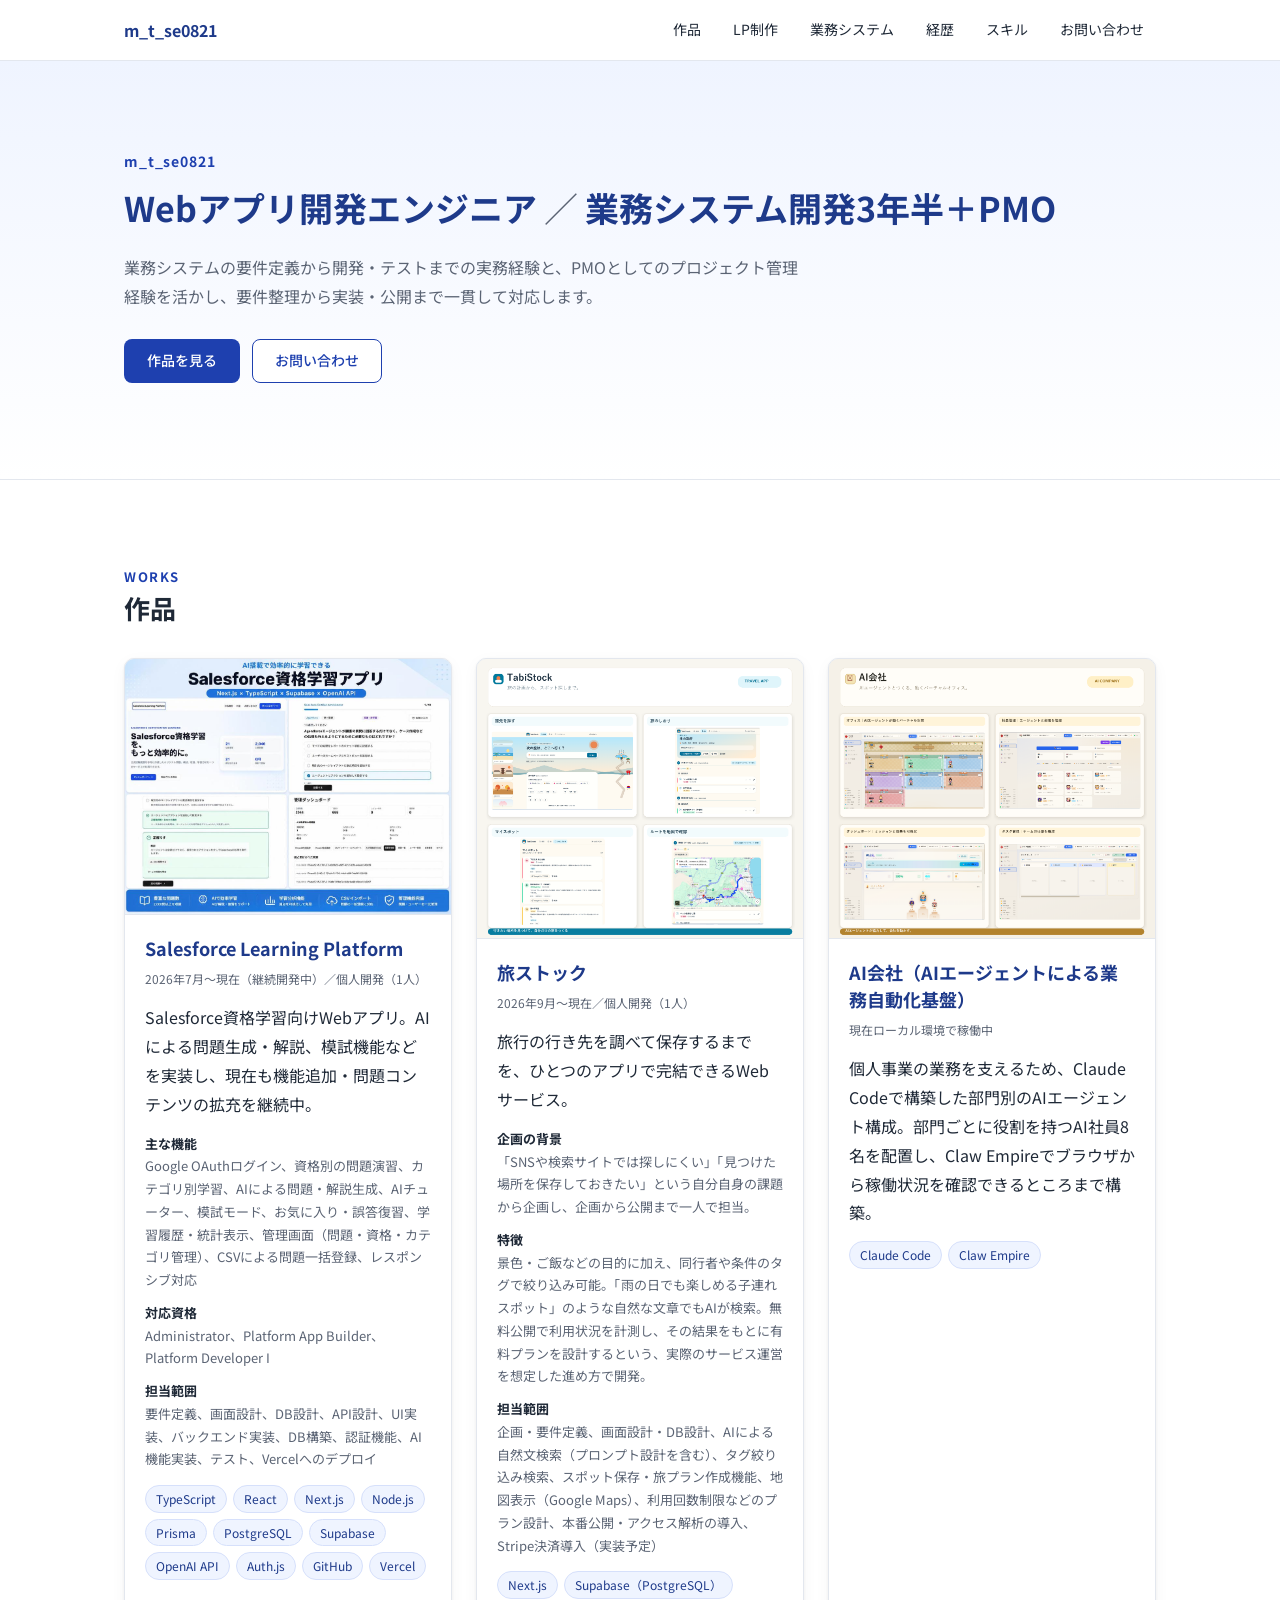
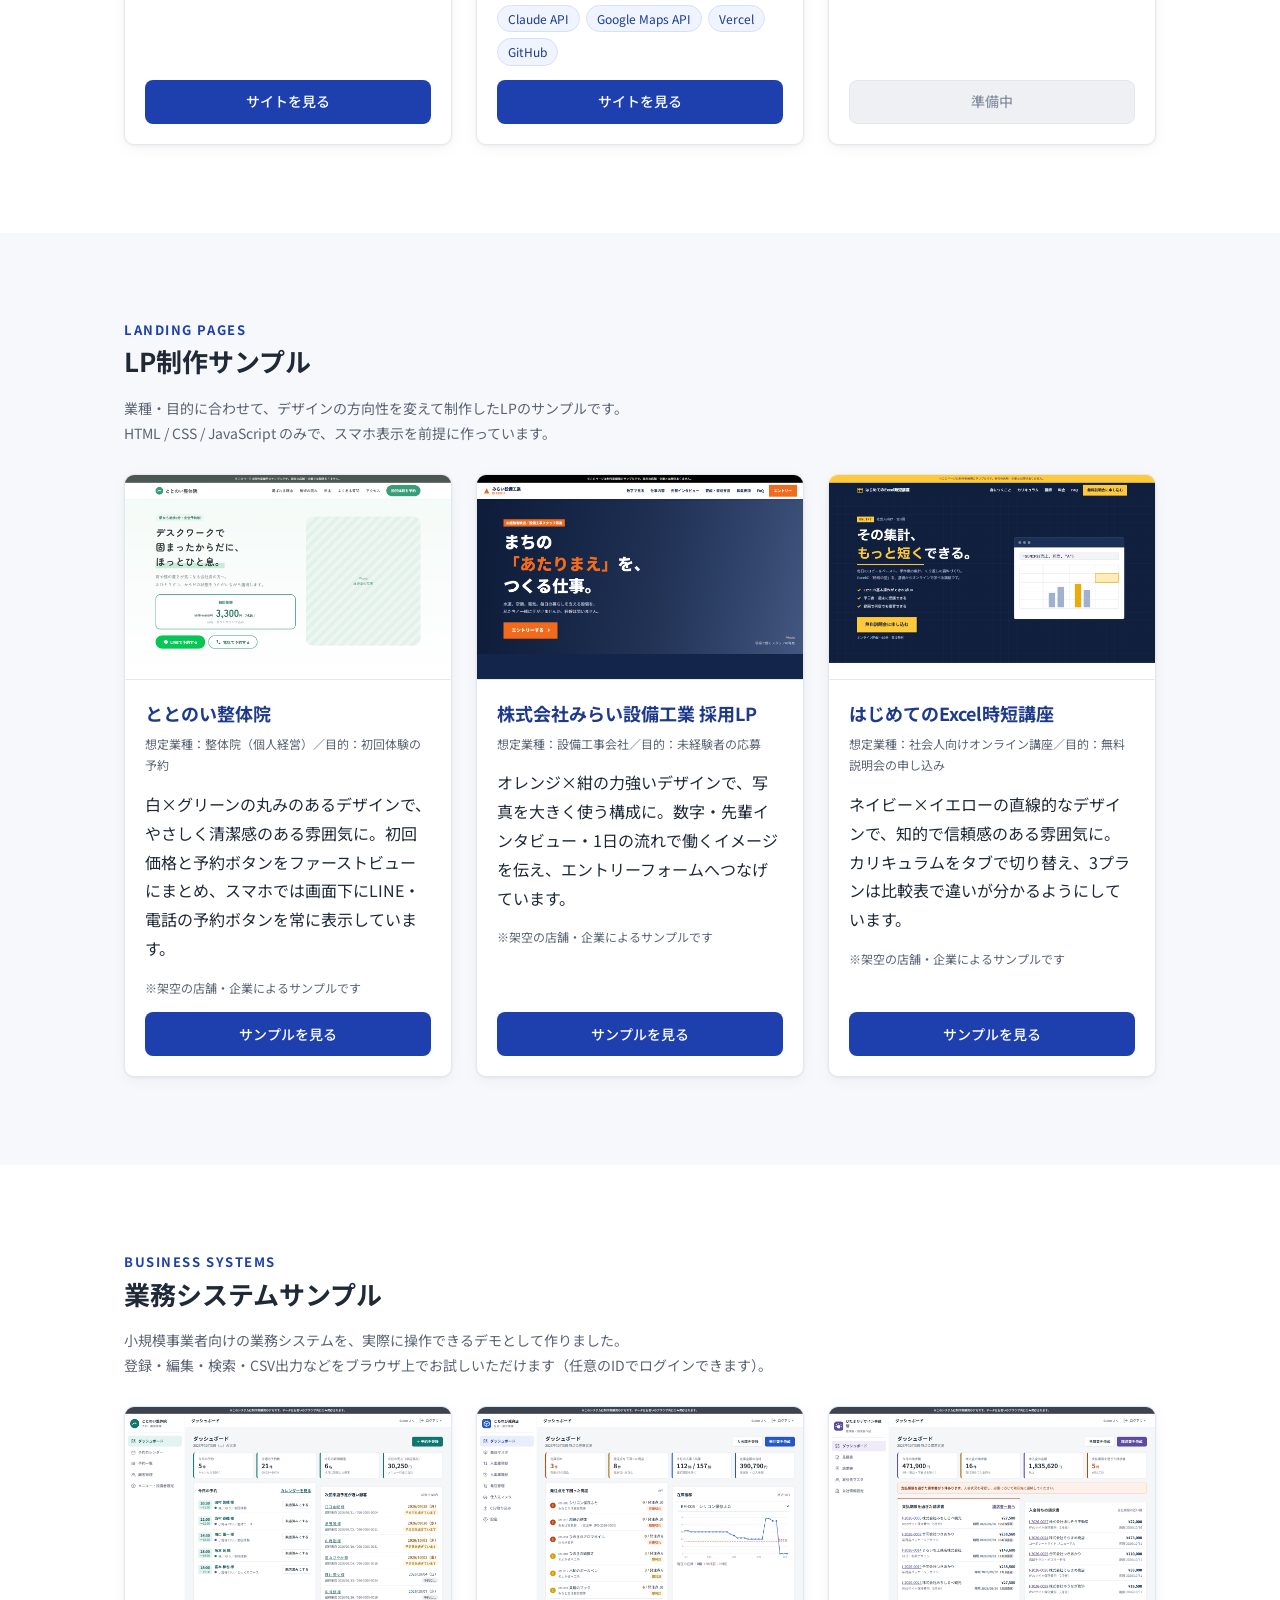
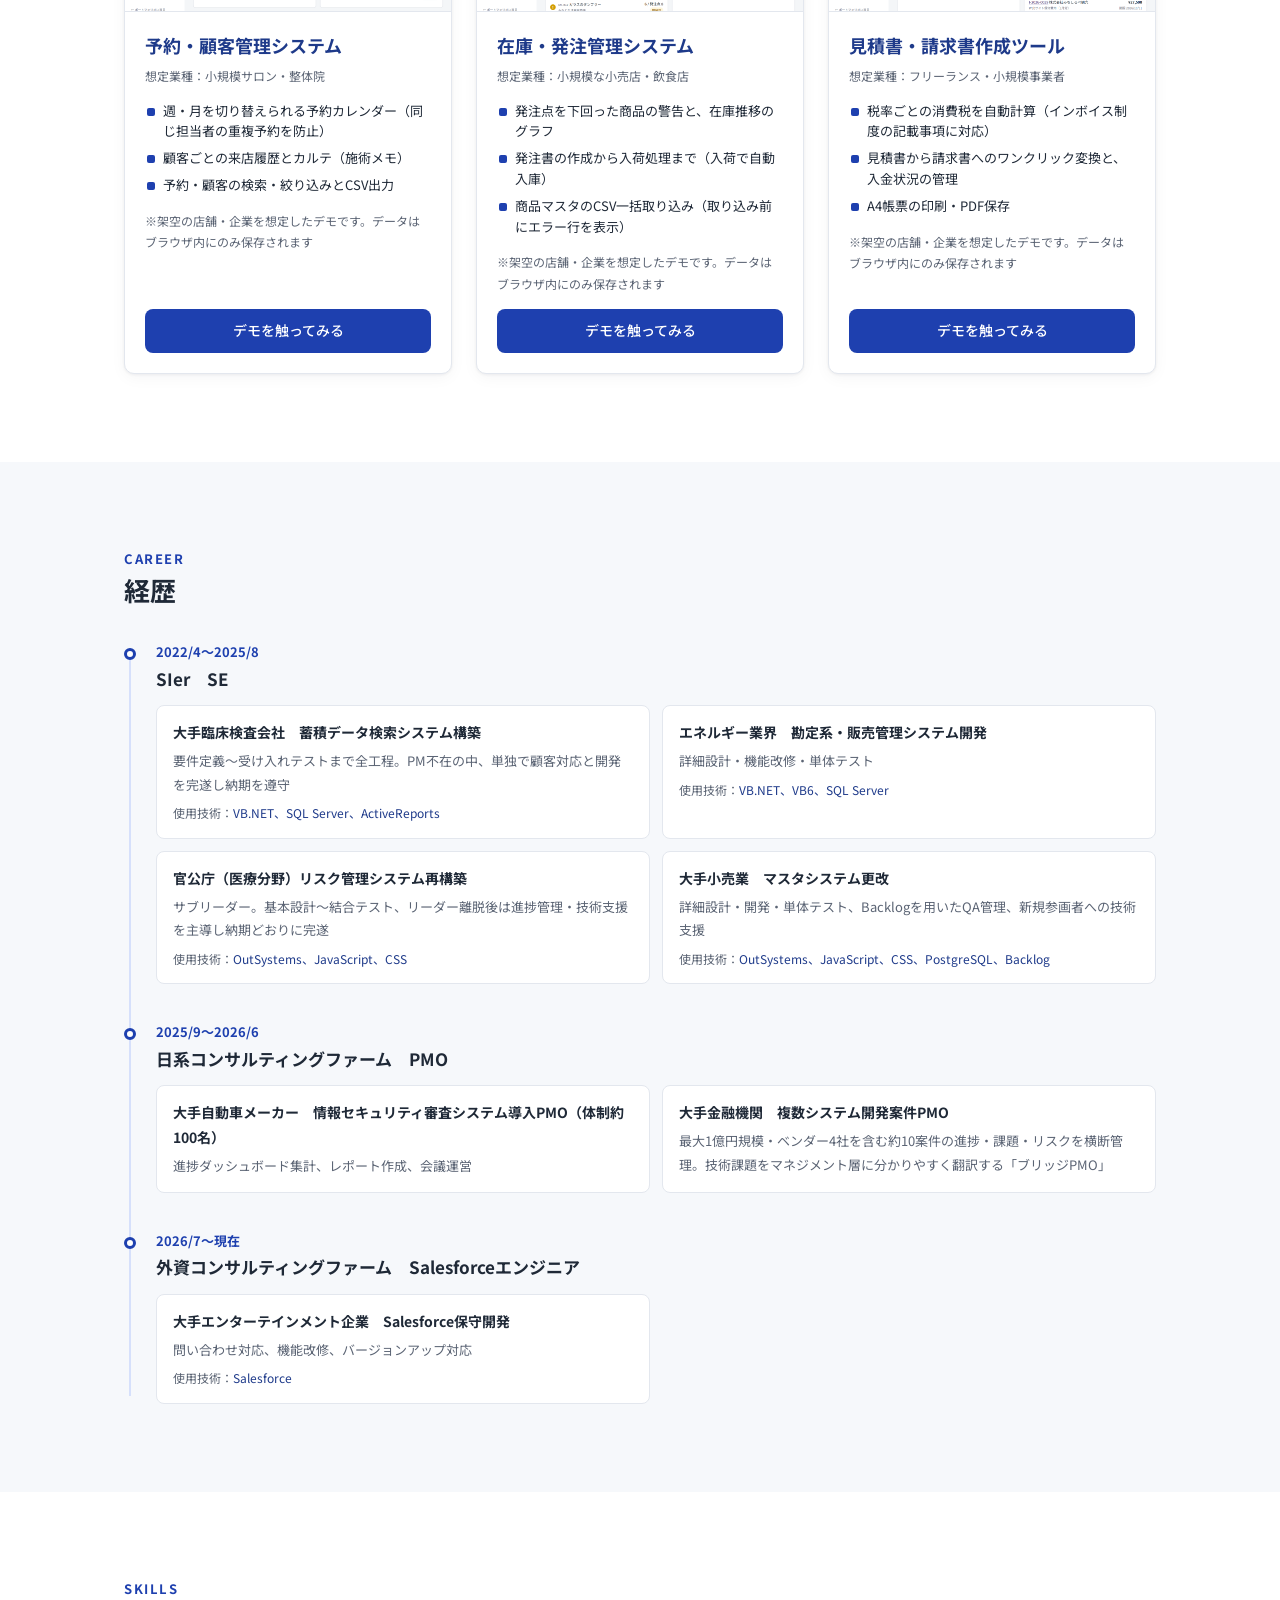
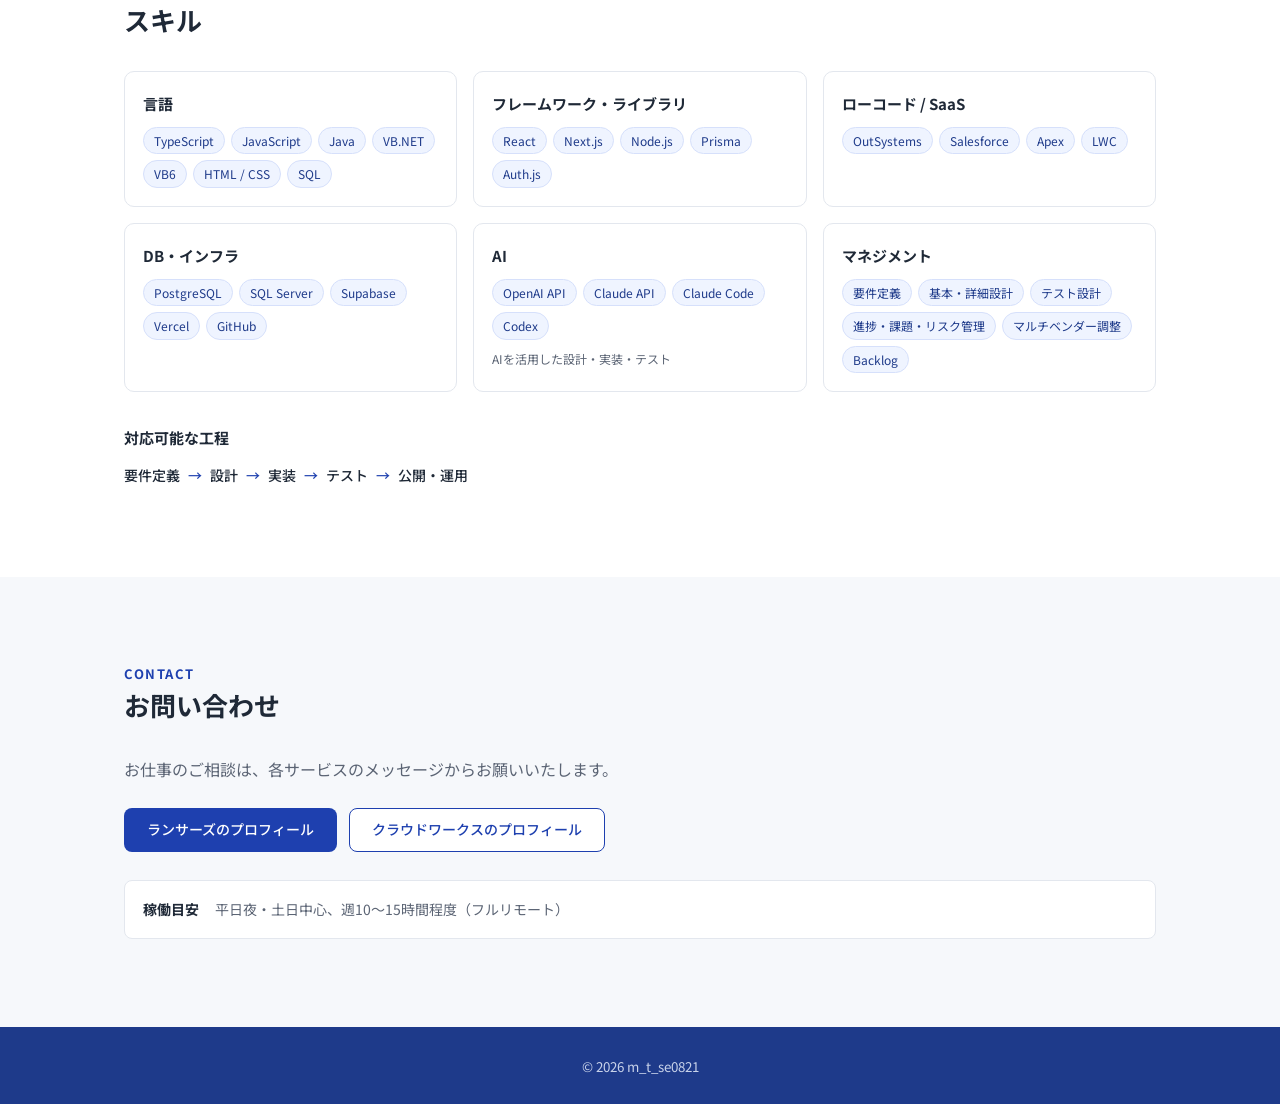
==== commit bff58677: "業務システムのデモを3本追加" ====
--- a/index.html
+++ b/index.html
@@ -32,6 +32,7 @@
       <nav class="nav" aria-label="ページ内ナビゲーション">
         <a href="#works">作品</a>
         <a href="#lp">LP制作</a>
+        <a href="#systems">業務システム</a>
         <a href="#career">経歴</a>
         <a href="#skills">スキル</a>
         <a href="#contact">お問い合わせ</a>
@@ -198,8 +199,71 @@
       </div>
     </section>
 
+    <!-- ===== 業務システムサンプル ===== -->
+    <section id="systems" class="section">
+      <div class="container">
+        <h2 class="section-title"><span class="en">Business Systems</span>業務システムサンプル</h2>
+        <p class="section-lead">小規模事業者向けの業務システムを、実際に操作できるデモとして作りました。<br class="sp-hide">登録・編集・検索・CSV出力などをブラウザ上でお試しいただけます（任意のIDでログインできます）。</p>
+
+        <div class="works-grid">
+
+          <article class="work-card">
+            <div class="work-thumb">
+              <img src="images/sys-reserve.png" alt="予約・顧客管理システムのダッシュボード画面" loading="lazy" width="1280" height="800">
+            </div>
+            <div class="work-body">
+              <h3 class="work-title">予約・顧客管理システム</h3>
+              <p class="work-meta">想定業種：小規模サロン・整体院</p>
+              <ul class="feature-list">
+                <li>週・月を切り替えられる予約カレンダー（同じ担当者の重複予約を防止）</li>
+                <li>顧客ごとの来店履歴とカルテ（施術メモ）</li>
+                <li>予約・顧客の検索・絞り込みとCSV出力</li>
+              </ul>
+              <p class="lp-fiction">※架空の店舗・企業を想定したデモです。データはブラウザ内にのみ保存されます</p>
+              <a href="systems/reserve/" class="btn btn-primary btn-block" target="_blank" rel="noopener">デモを触ってみる</a>
+            </div>
+          </article>
+
+          <article class="work-card">
+            <div class="work-thumb">
+              <img src="images/sys-inventory.png" alt="在庫・発注管理システムのダッシュボード画面" loading="lazy" width="1280" height="800">
+            </div>
+            <div class="work-body">
+              <h3 class="work-title">在庫・発注管理システム</h3>
+              <p class="work-meta">想定業種：小規模な小売店・飲食店</p>
+              <ul class="feature-list">
+                <li>発注点を下回った商品の警告と、在庫推移のグラフ</li>
+                <li>発注書の作成から入荷処理まで（入荷で自動入庫）</li>
+                <li>商品マスタのCSV一括取り込み（取り込み前にエラー行を表示）</li>
+              </ul>
+              <p class="lp-fiction">※架空の店舗・企業を想定したデモです。データはブラウザ内にのみ保存されます</p>
+              <a href="systems/inventory/" class="btn btn-primary btn-block" target="_blank" rel="noopener">デモを触ってみる</a>
+            </div>
+          </article>
+
+          <article class="work-card">
+            <div class="work-thumb">
+              <img src="images/sys-invoice.png" alt="見積書・請求書作成ツールのダッシュボード画面" loading="lazy" width="1280" height="800">
+            </div>
+            <div class="work-body">
+              <h3 class="work-title">見積書・請求書作成ツール</h3>
+              <p class="work-meta">想定業種：フリーランス・小規模事業者</p>
+              <ul class="feature-list">
+                <li>税率ごとの消費税を自動計算（インボイス制度の記載事項に対応）</li>
+                <li>見積書から請求書へのワンクリック変換と、入金状況の管理</li>
+                <li>A4帳票の印刷・PDF保存</li>
+              </ul>
+              <p class="lp-fiction">※架空の店舗・企業を想定したデモです。データはブラウザ内にのみ保存されます</p>
+              <a href="systems/invoice/" class="btn btn-primary btn-block" target="_blank" rel="noopener">デモを触ってみる</a>
+            </div>
+          </article>
+
+        </div>
+      </div>
+    </section>
+
     <!-- ===== 経歴 ===== -->
-    <section id="career" class="section">
+    <section id="career" class="section section-alt">
       <div class="container">
         <h2 class="section-title"><span class="en">Career</span>経歴</h2>
 
@@ -262,7 +326,7 @@
     </section>
 
     <!-- ===== スキル ===== -->
-    <section id="skills" class="section section-alt">
+    <section id="skills" class="section">
       <div class="container">
         <h2 class="section-title"><span class="en">Skills</span>スキル</h2>
 
@@ -316,7 +380,7 @@
     </section>
 
     <!-- ===== お問い合わせ ===== -->
-    <section id="contact" class="section">
+    <section id="contact" class="section section-alt">
       <div class="container contact">
         <h2 class="section-title"><span class="en">Contact</span>お問い合わせ</h2>
         <p class="contact-lead">お仕事のご相談は、各サービスのメッセージからお願いいたします。</p>
--- a/css/style.css
+++ b/css/style.css
@@ -361,6 +361,29 @@
   color: var(--color-text-sub);
 }
 
+.feature-list {
+  display: grid;
+  gap: 6px;
+  font-size: 13px;
+  line-height: 1.6;
+}
+
+.feature-list li {
+  position: relative;
+  padding-left: 18px;
+}
+
+.feature-list li::before {
+  content: "";
+  position: absolute;
+  top: 0.55em;
+  left: 2px;
+  width: 8px;
+  height: 8px;
+  background: var(--color-accent);
+  border-radius: 2px;
+}
+
 .lp-fiction {
   font-size: 12px;
   color: var(--color-text-sub);
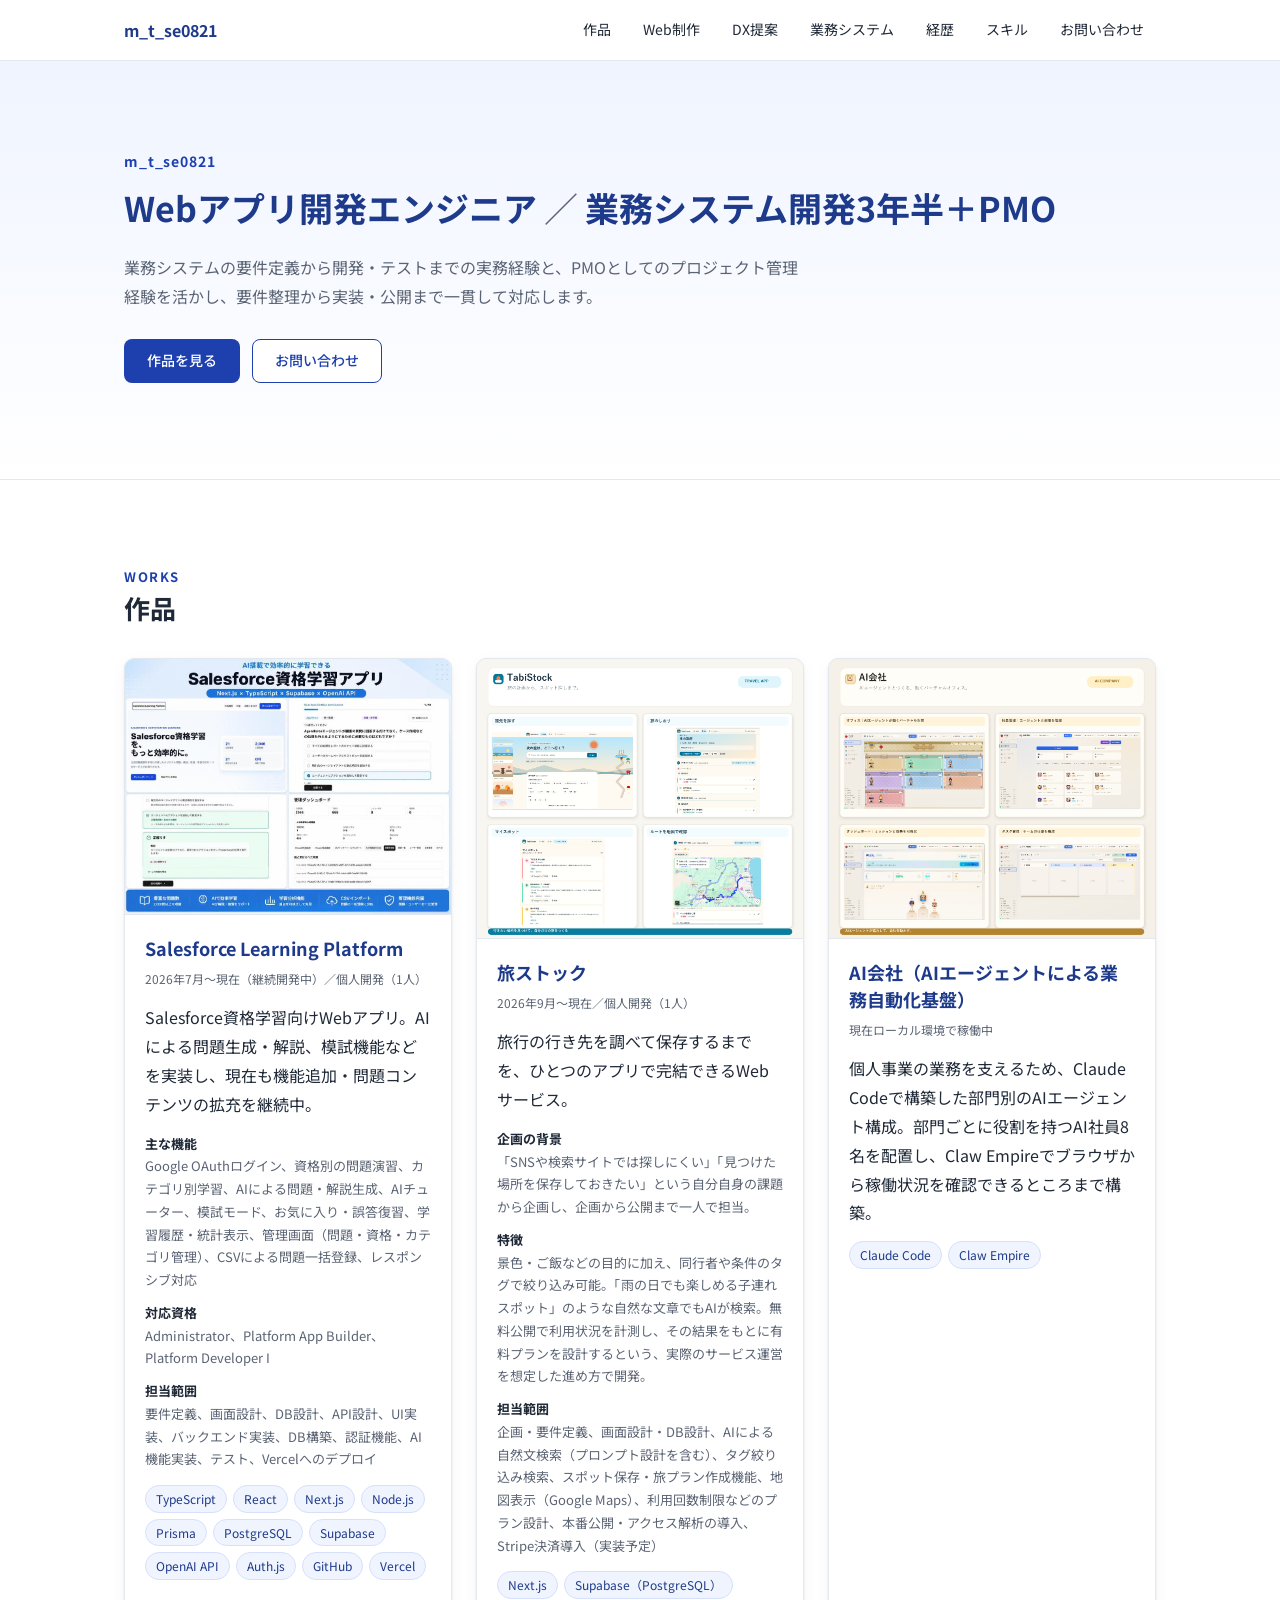
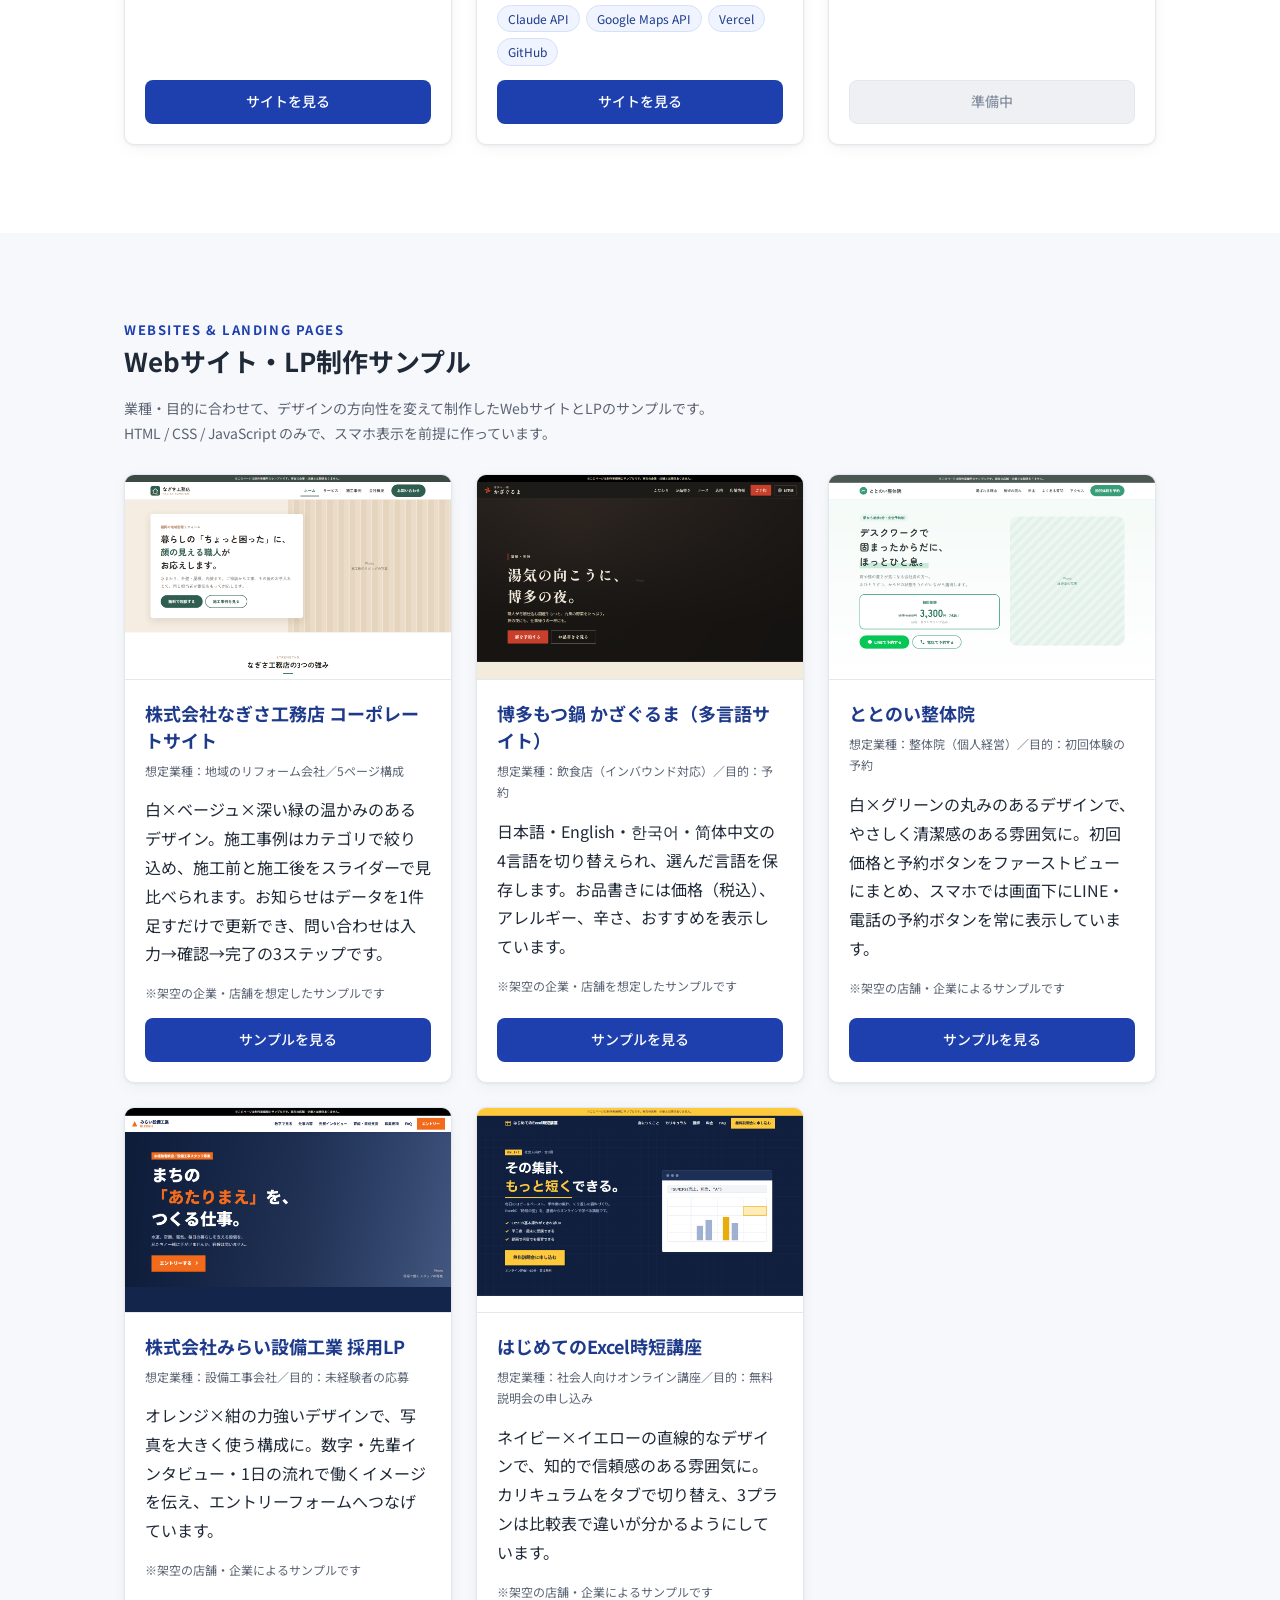
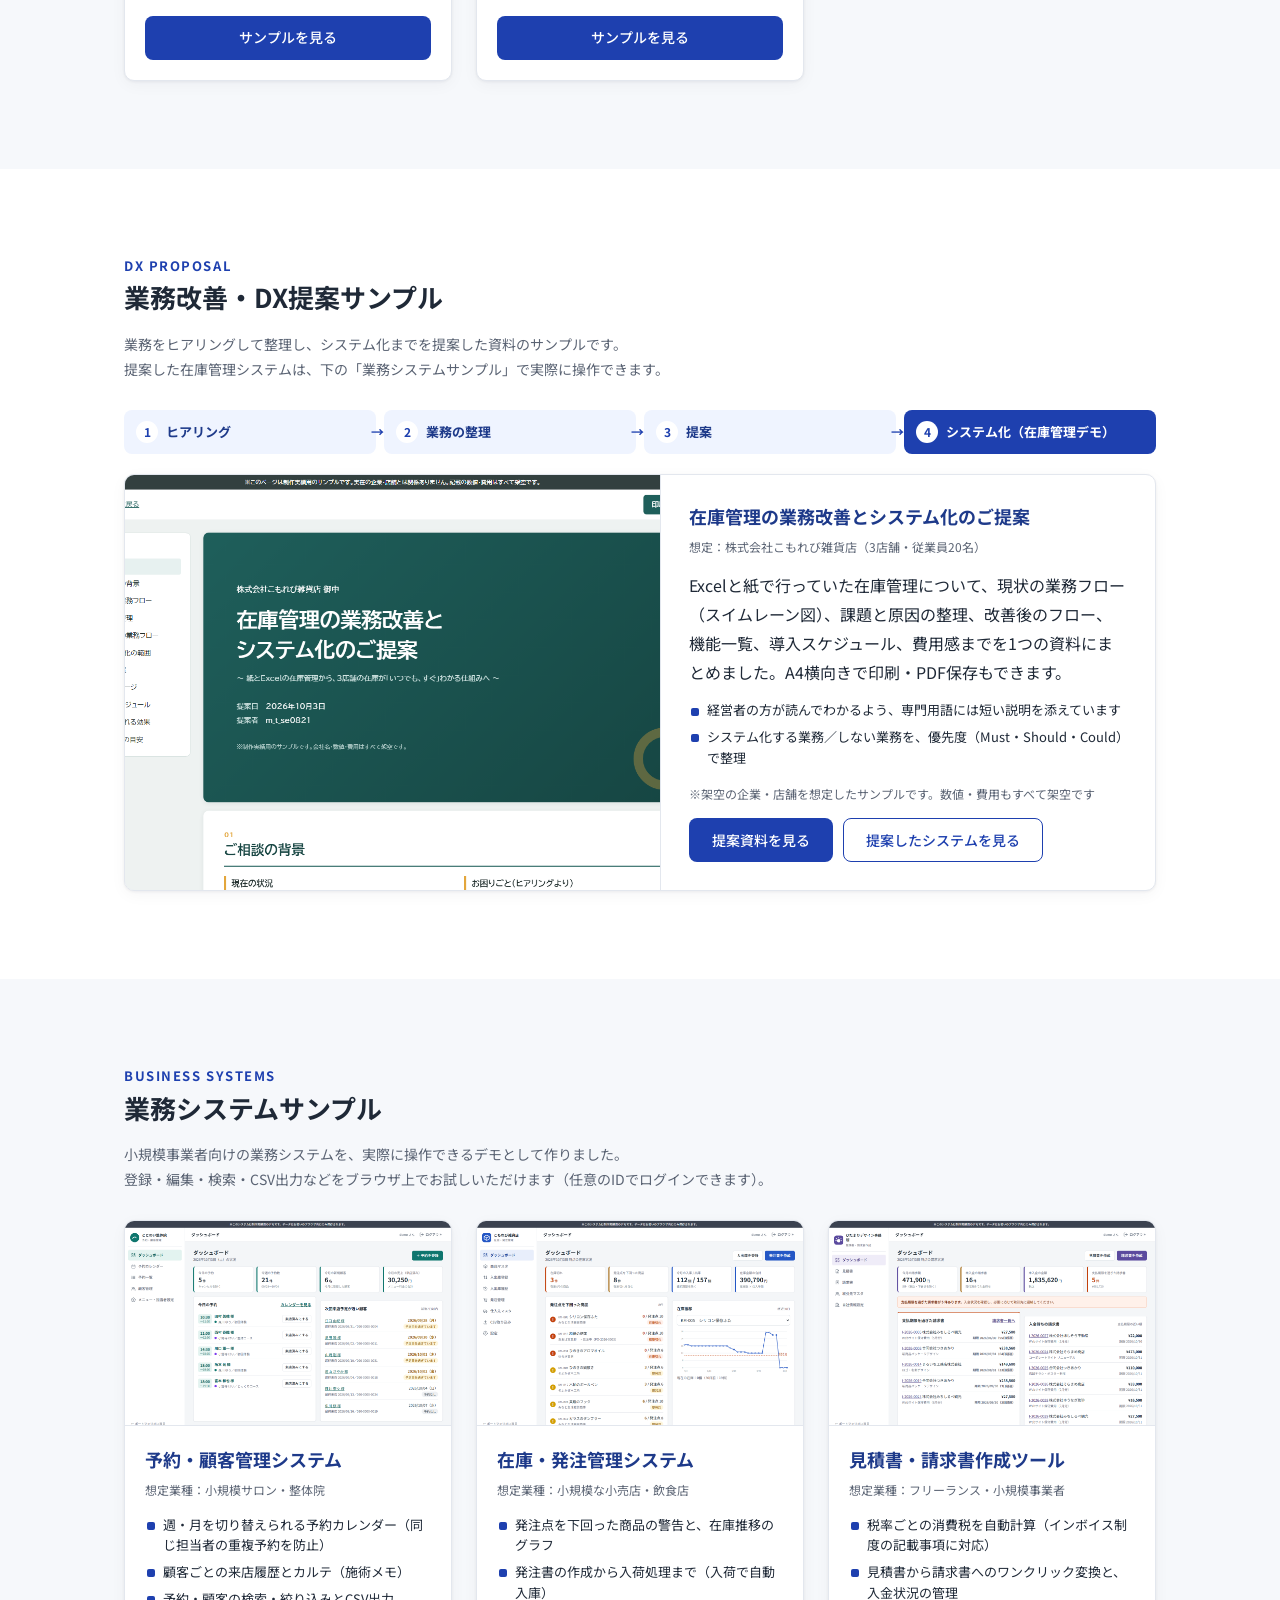
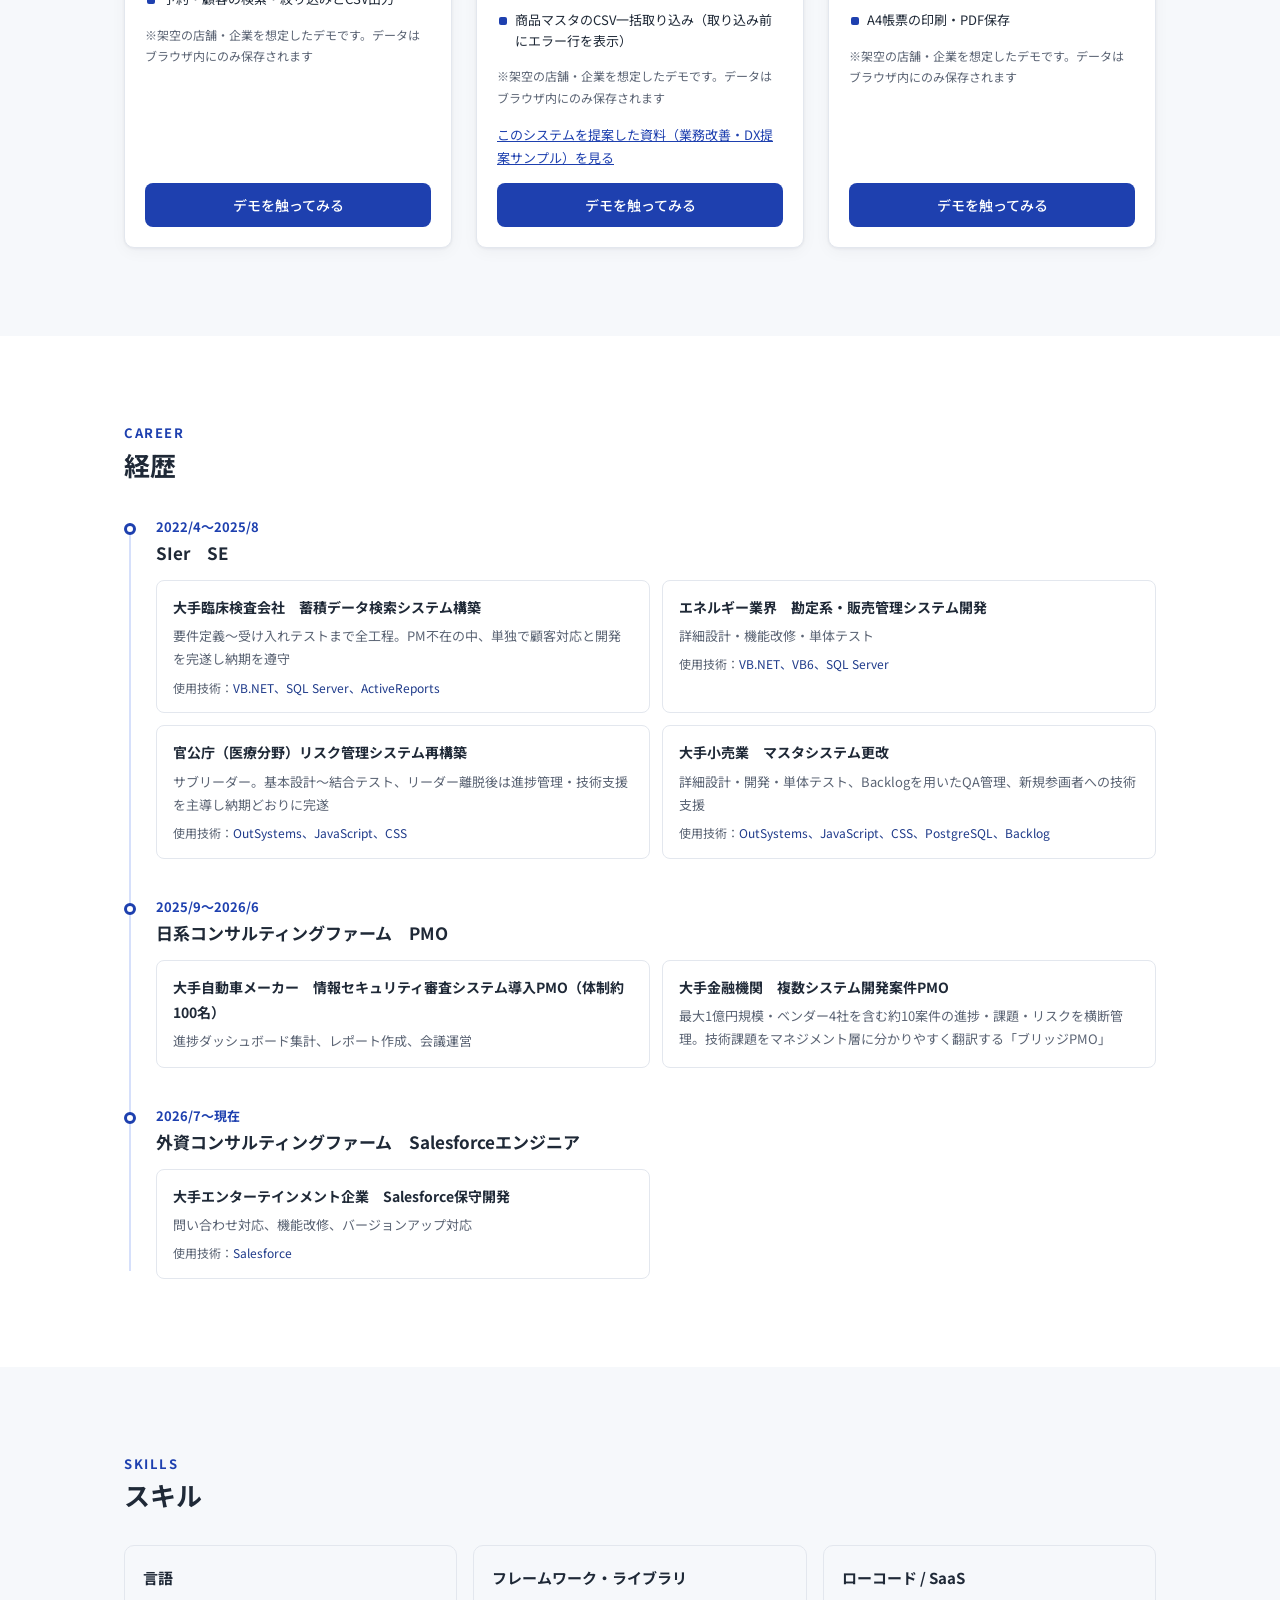
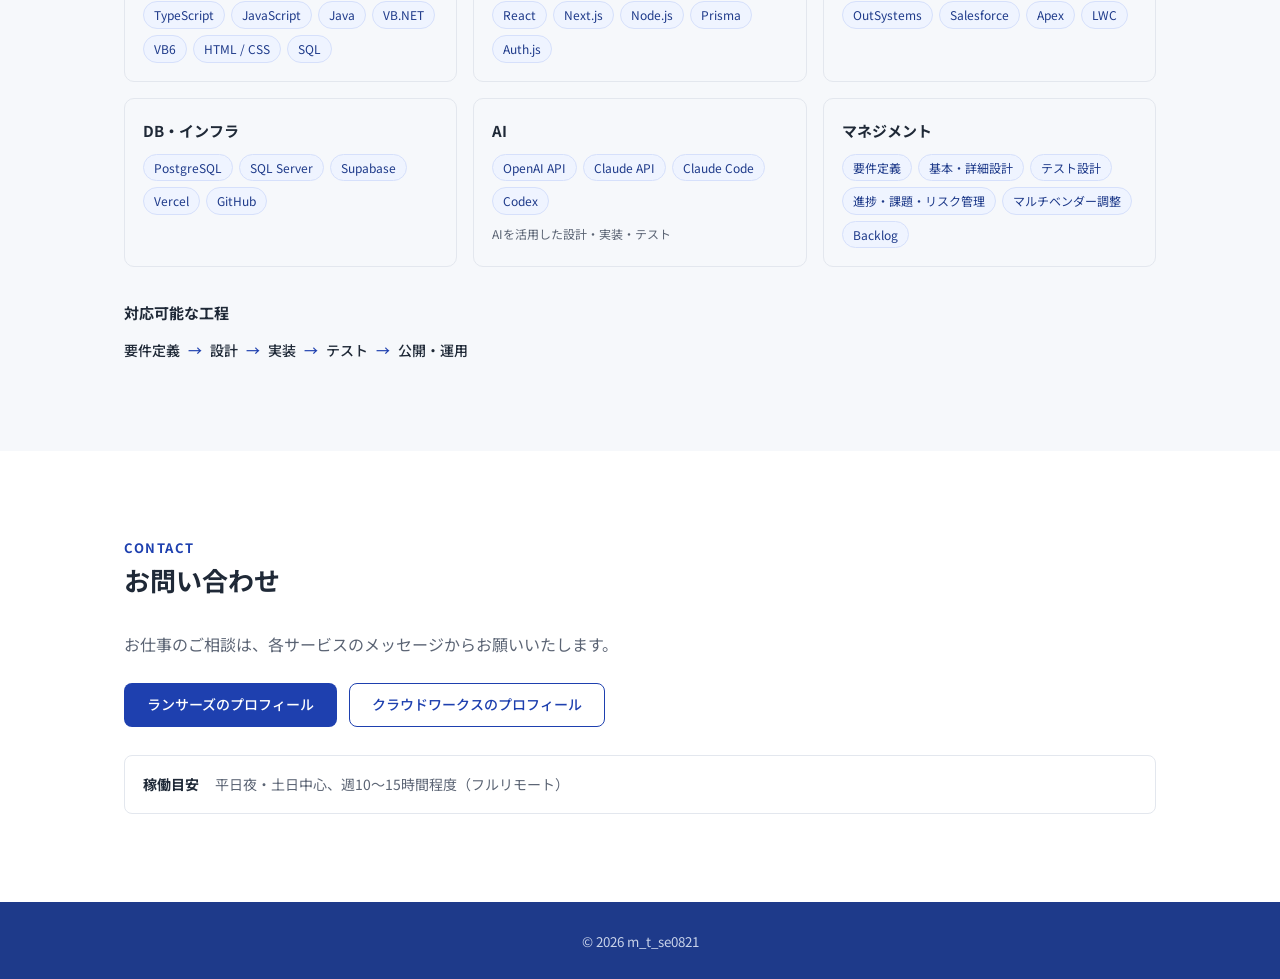
==== commit 4eadec84: "コーポレートサイト・多言語サイト・DX提案資料のサンプルを追加" ====
--- a/index.html
+++ b/index.html
@@ -31,7 +31,8 @@
       <a href="#top" class="logo">m_t_se0821</a>
       <nav class="nav" aria-label="ページ内ナビゲーション">
         <a href="#works">作品</a>
-        <a href="#lp">LP制作</a>
+        <a href="#lp">Web制作</a>
+        <a href="#dx">DX提案</a>
         <a href="#systems">業務システム</a>
         <a href="#career">経歴</a>
         <a href="#skills">スキル</a>
@@ -151,10 +152,39 @@
     <!-- ===== LP制作サンプル ===== -->
     <section id="lp" class="section section-alt">
       <div class="container">
-        <h2 class="section-title"><span class="en">Landing Pages</span>LP制作サンプル</h2>
-        <p class="section-lead">業種・目的に合わせて、デザインの方向性を変えて制作したLPのサンプルです。<br class="sp-hide">HTML / CSS / JavaScript のみで、スマホ表示を前提に作っています。</p>
+        <h2 class="section-title"><span class="en">Websites &amp; Landing Pages</span>Webサイト・LP制作サンプル</h2>
+        <p class="section-lead">業種・目的に合わせて、デザインの方向性を変えて制作したWebサイトとLPのサンプルです。<br class="sp-hide">HTML / CSS / JavaScript のみで、スマホ表示を前提に作っています。</p>
 
         <div class="works-grid">
+
+<!-- ★Webサイト制作サンプル（複数ページ・多言語） -->
+          <article class="work-card">
+            <div class="work-thumb">
+              <img src="images/lp-corporate.png" alt="コーポレートサイトのサンプル「株式会社なぎさ工務店」のトップページ" loading="lazy" width="1280" height="800">
+            </div>
+            <div class="work-body">
+              <h3 class="work-title">株式会社なぎさ工務店 コーポレートサイト</h3>
+              <p class="work-meta">想定業種：地域のリフォーム会社／5ページ構成</p>
+              <p class="work-desc">白×ベージュ×深い緑の温かみのあるデザイン。施工事例はカテゴリで絞り込め、施工前と施工後をスライダーで見比べられます。お知らせはデータを1件足すだけで更新でき、問い合わせは入力→確認→完了の3ステップです。</p>
+              <p class="lp-fiction">※架空の企業・店舗を想定したサンプルです</p>
+              <a href="samples/corporate/" class="btn btn-primary btn-block" target="_blank" rel="noopener">サンプルを見る</a>
+            </div>
+          </article>
+
+          <article class="work-card">
+            <div class="work-thumb">
+              <img src="images/lp-restaurant.png" alt="飲食店の多言語サイトのサンプル「博多もつ鍋 かざぐるま」のファーストビュー" loading="lazy" width="1280" height="800">
+            </div>
+            <div class="work-body">
+              <h3 class="work-title">博多もつ鍋 かざぐるま（多言語サイト）</h3>
+              <p class="work-meta">想定業種：飲食店（インバウンド対応）／目的：予約</p>
+              <p class="work-desc">日本語・English・한국어・简体中文の4言語を切り替えられ、選んだ言語を保存します。お品書きには価格（税込）、アレルギー、辛さ、おすすめを表示しています。</p>
+              <p class="lp-fiction">※架空の企業・店舗を想定したサンプルです</p>
+              <a href="samples/restaurant/" class="btn btn-primary btn-block" target="_blank" rel="noopener">サンプルを見る</a>
+            </div>
+          </article>
+
+<!-- ★LP制作サンプル -->
 
           <article class="work-card">
             <div class="work-thumb">
@@ -199,8 +229,43 @@
       </div>
     </section>
 
+    <!-- ===== 業務改善・DX提案サンプル ===== -->
+    <section id="dx" class="section">
+      <div class="container">
+        <h2 class="section-title"><span class="en">DX Proposal</span>業務改善・DX提案サンプル</h2>
+        <p class="section-lead">業務をヒアリングして整理し、システム化までを提案した資料のサンプルです。<br class="sp-hide">提案した在庫管理システムは、下の「業務システムサンプル」で実際に操作できます。</p>
+
+        <ol class="dx-steps" aria-label="支援の流れ">
+          <li><span class="dx-step-num">1</span>ヒアリング</li>
+          <li><span class="dx-step-num">2</span>業務の整理</li>
+          <li><span class="dx-step-num">3</span>提案</li>
+          <li><a href="#sys-inventory"><span class="dx-step-num">4</span>システム化（在庫管理デモ）</a></li>
+        </ol>
+
+        <article class="work-card case-card">
+          <div class="work-thumb">
+            <img src="images/case-dx.png" alt="提案資料「在庫管理の業務改善とシステム化のご提案」の表紙と目次" loading="lazy" width="1280" height="800">
+          </div>
+          <div class="work-body">
+            <h3 class="work-title">在庫管理の業務改善とシステム化のご提案</h3>
+            <p class="work-meta">想定：株式会社こもれび雑貨店（3店舗・従業員20名）</p>
+            <p class="work-desc">Excelと紙で行っていた在庫管理について、現状の業務フロー（スイムレーン図）、課題と原因の整理、改善後のフロー、機能一覧、導入スケジュール、費用感までを1つの資料にまとめました。A4横向きで印刷・PDF保存もできます。</p>
+            <ul class="feature-list">
+              <li>経営者の方が読んでわかるよう、専門用語には短い説明を添えています</li>
+              <li>システム化する業務／しない業務を、優先度（Must・Should・Could）で整理</li>
+            </ul>
+            <p class="lp-fiction">※架空の企業・店舗を想定したサンプルです。数値・費用もすべて架空です</p>
+            <div class="case-actions">
+              <a href="cases/dx-proposal/" class="btn btn-primary" target="_blank" rel="noopener">提案資料を見る</a>
+              <a href="#sys-inventory" class="btn btn-outline">提案したシステムを見る</a>
+            </div>
+          </div>
+        </article>
+      </div>
+    </section>
+
     <!-- ===== 業務システムサンプル ===== -->
-    <section id="systems" class="section">
+    <section id="systems" class="section section-alt">
       <div class="container">
         <h2 class="section-title"><span class="en">Business Systems</span>業務システムサンプル</h2>
         <p class="section-lead">小規模事業者向けの業務システムを、実際に操作できるデモとして作りました。<br class="sp-hide">登録・編集・検索・CSV出力などをブラウザ上でお試しいただけます（任意のIDでログインできます）。</p>
@@ -224,7 +289,7 @@
             </div>
           </article>
 
-          <article class="work-card">
+          <article class="work-card" id="sys-inventory">
             <div class="work-thumb">
               <img src="images/sys-inventory.png" alt="在庫・発注管理システムのダッシュボード画面" loading="lazy" width="1280" height="800">
             </div>
@@ -237,6 +302,7 @@
                 <li>商品マスタのCSV一括取り込み（取り込み前にエラー行を表示）</li>
               </ul>
               <p class="lp-fiction">※架空の店舗・企業を想定したデモです。データはブラウザ内にのみ保存されます</p>
+              <p class="case-link"><a href="#dx">このシステムを提案した資料（業務改善・DX提案サンプル）を見る</a></p>
               <a href="systems/inventory/" class="btn btn-primary btn-block" target="_blank" rel="noopener">デモを触ってみる</a>
             </div>
           </article>
@@ -263,7 +329,7 @@
     </section>
 
     <!-- ===== 経歴 ===== -->
-    <section id="career" class="section section-alt">
+    <section id="career" class="section">
       <div class="container">
         <h2 class="section-title"><span class="en">Career</span>経歴</h2>
 
@@ -326,7 +392,7 @@
     </section>
 
     <!-- ===== スキル ===== -->
-    <section id="skills" class="section">
+    <section id="skills" class="section section-alt">
       <div class="container">
         <h2 class="section-title"><span class="en">Skills</span>スキル</h2>
 
@@ -380,7 +446,7 @@
     </section>
 
     <!-- ===== お問い合わせ ===== -->
-    <section id="contact" class="section section-alt">
+    <section id="contact" class="section">
       <div class="container contact">
         <h2 class="section-title"><span class="en">Contact</span>お問い合わせ</h2>
         <p class="contact-lead">お仕事のご相談は、各サービスのメッセージからお願いいたします。</p>
--- a/css/style.css
+++ b/css/style.css
@@ -389,6 +389,67 @@
   color: var(--color-text-sub);
 }
 
+/* ---------- 業務改善・DX提案 ---------- */
+.dx-steps {
+  display: grid;
+  grid-template-columns: 1fr 1fr;
+  gap: 8px;
+  margin-bottom: 20px;
+  counter-reset: none;
+}
+
+.dx-steps li,
+.dx-steps a {
+  display: flex;
+  align-items: center;
+  gap: 8px;
+  padding: 10px 12px;
+  font-size: 13px;
+  font-weight: 700;
+  color: var(--color-accent-dark);
+  background: var(--color-accent-soft);
+  border-radius: 8px;
+}
+
+.dx-steps li:has(a) {
+  padding: 0;
+  background: none;
+}
+
+.dx-steps a {
+  width: 100%;
+  color: #fff;
+  text-decoration: none;
+  background: var(--color-accent);
+}
+
+.dx-steps a:hover {
+  background: var(--color-accent-dark);
+}
+
+.dx-step-num {
+  display: grid;
+  flex: none;
+  place-items: center;
+  width: 22px;
+  height: 22px;
+  font-size: 12px;
+  color: var(--color-accent);
+  background: #fff;
+  border-radius: 50%;
+}
+
+.case-actions {
+  display: flex;
+  flex-wrap: wrap;
+  gap: 10px;
+  margin-top: auto;
+}
+
+.case-link {
+  font-size: 13px;
+}
+
 /* ---------- 経歴（タイムライン） ---------- */
 .timeline {
   position: relative;
@@ -609,6 +670,21 @@
     grid-template-columns: repeat(2, 1fr);
   }
 
+  .dx-steps {
+    grid-template-columns: repeat(4, 1fr);
+  }
+
+  .dx-steps li:not(:last-child) {
+    position: relative;
+  }
+
+  .dx-steps li:not(:last-child)::after {
+    content: "→";
+    position: absolute;
+    right: -8px;
+    color: var(--color-accent);
+  }
+
   .skills-grid {
     grid-template-columns: repeat(2, 1fr);
   }
@@ -640,6 +716,21 @@
     grid-template-columns: repeat(3, 1fr);
   }
 
+  .case-card {
+    flex-direction: row;
+  }
+
+  .case-card .work-thumb {
+    flex: 0 0 52%;
+    aspect-ratio: auto;
+    border-right: 1px solid var(--color-border);
+    border-bottom: 0;
+  }
+
+  .case-card .work-body {
+    padding: 28px;
+  }
+
   .skills-grid {
     grid-template-columns: repeat(3, 1fr);
   }
